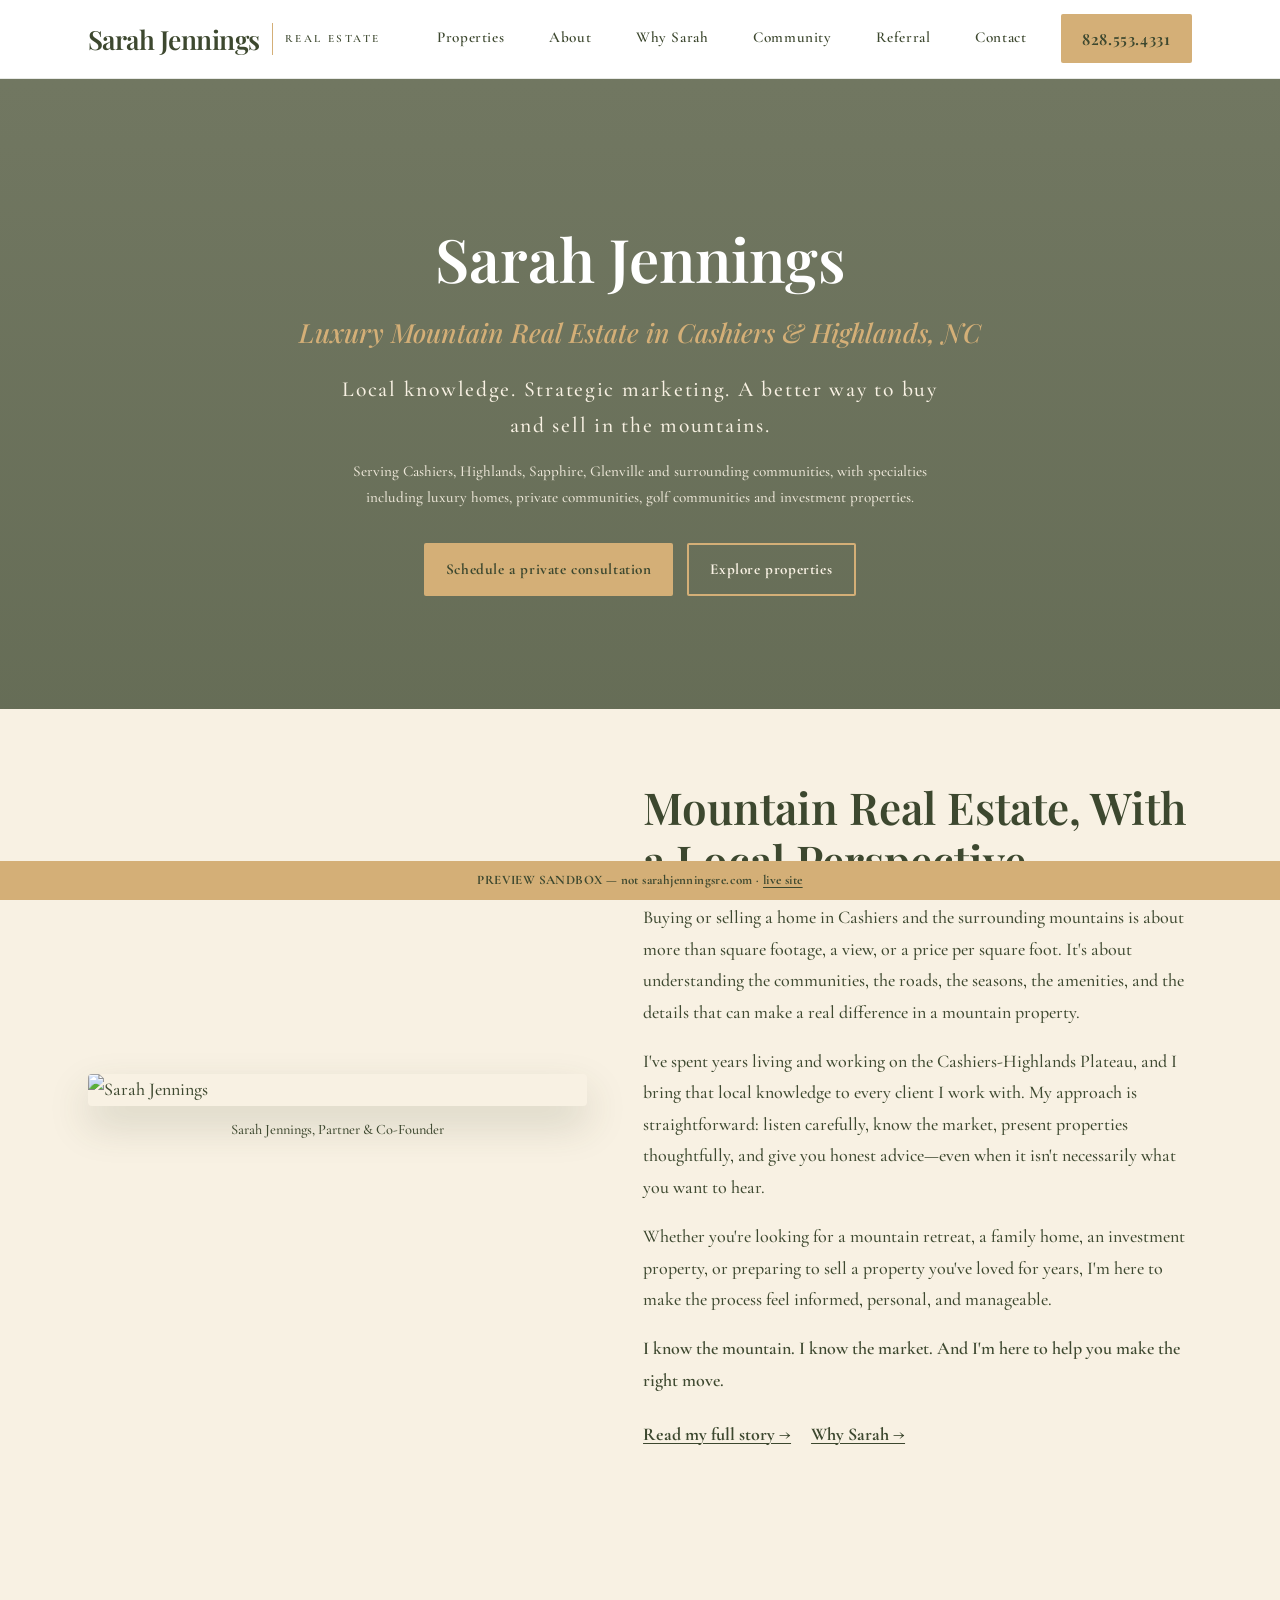
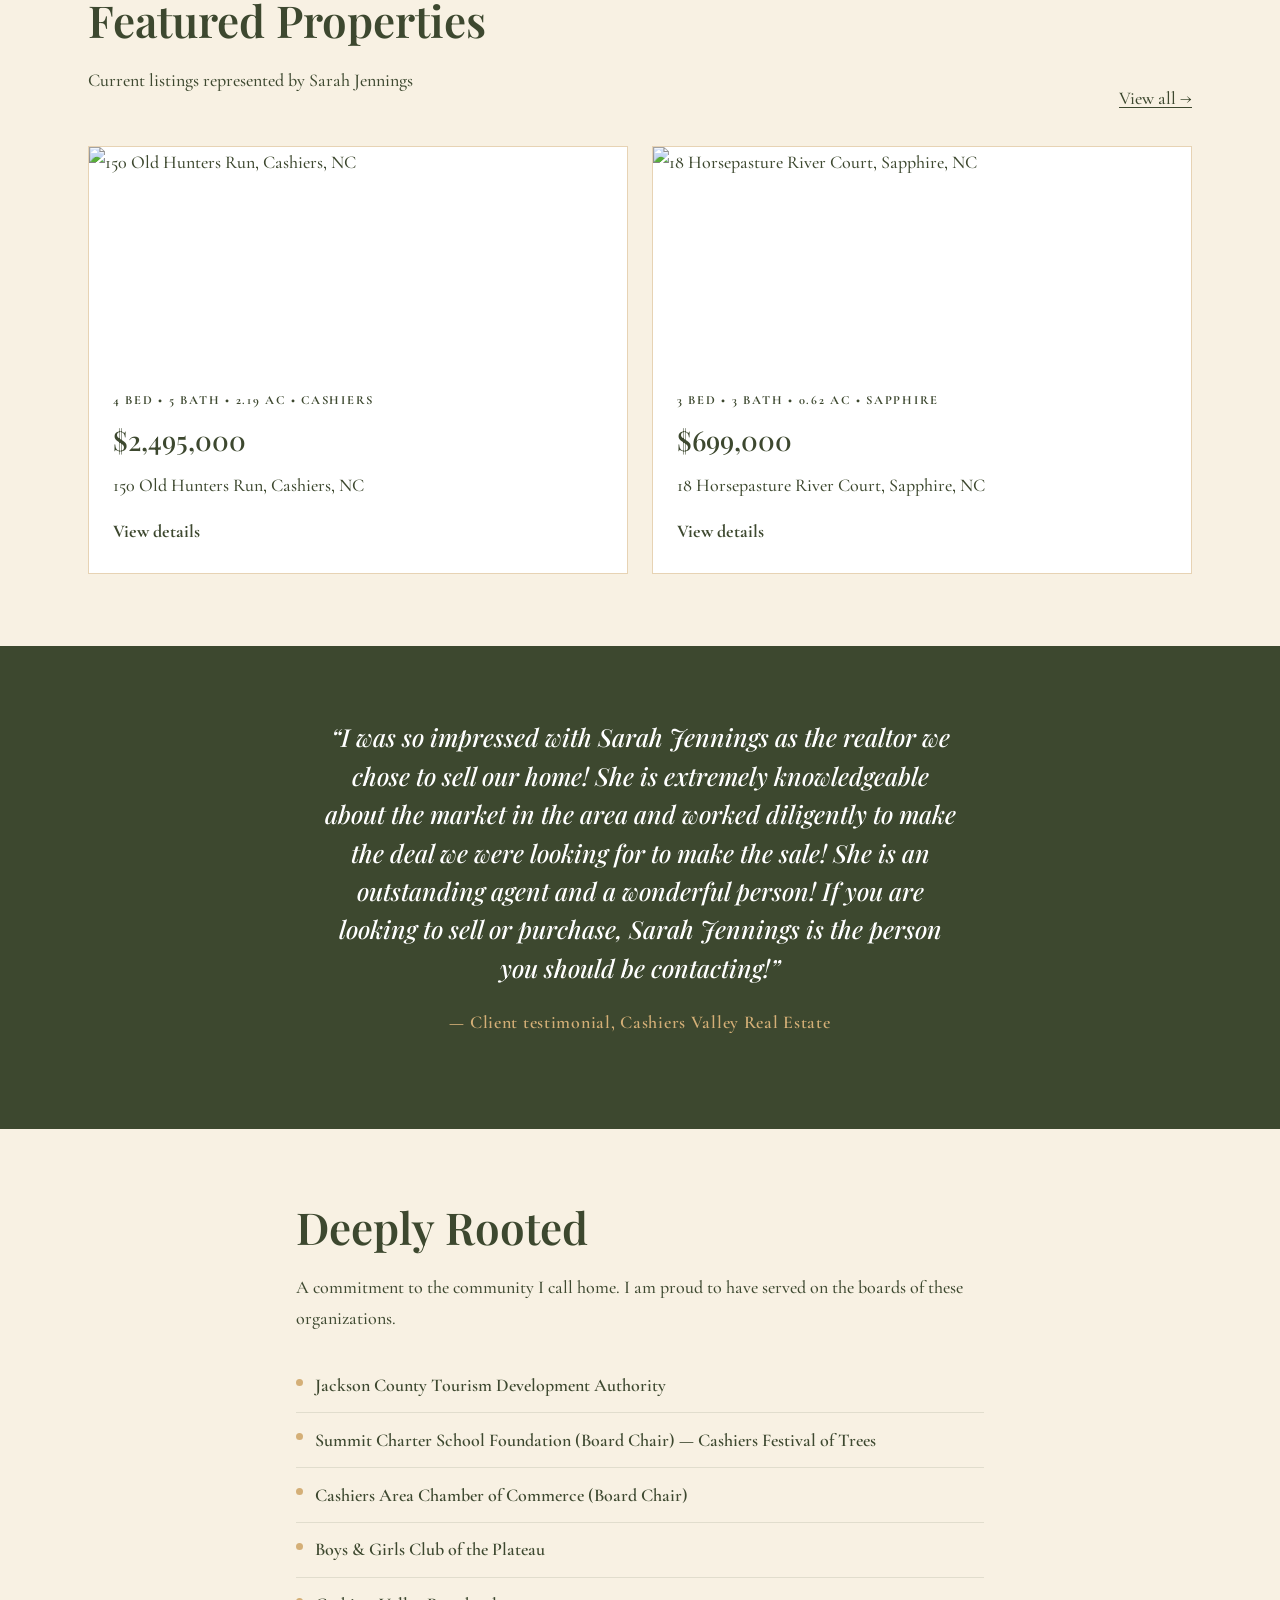
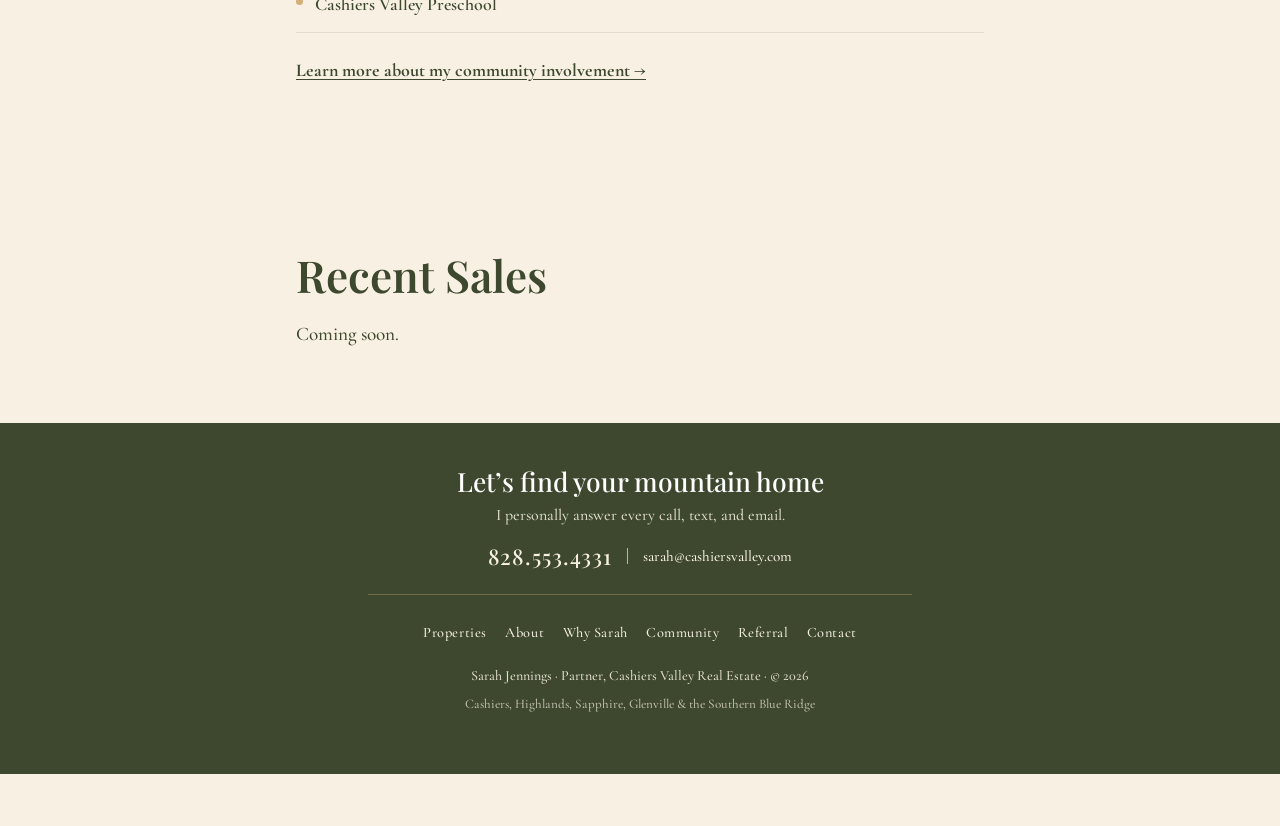
==== index.html @ b5a26852 "Trim Google Fonts request; add missing italic 500" ====
<!DOCTYPE html>
<html lang="en">
<head>
  <meta charset="UTF-8">
  <meta name="viewport" content="width=device-width, initial-scale=1.0, viewport-fit=cover">
  <meta name="description" content="Sarah Jennings, Partner at Cashiers Valley Real Estate. Luxury mountain real estate in Cashiers and Highlands, NC.">
  <meta name="robots" content="noindex, nofollow">
  <title>Sarah Jennings • Luxury Mountain Real Estate • Cashiers & Highlands, NC</title>
  <link rel="preconnect" href="https://fonts.googleapis.com">
  <link rel="preconnect" href="https://fonts.gstatic.com" crossorigin>
  <link href="https://fonts.googleapis.com/css2?family=Cormorant+Garamond:ital,wght@0,500;0,600;0,700;1,500&family=Playfair+Display:ital,wght@0,500;0,600;0,700;1,500&display=swap" rel="stylesheet">
  <link rel="stylesheet" href="css/site.css">
</head>
<body>
  <div class="sandbox-banner">PREVIEW SANDBOX — not sarahjenningsre.com · <a href="https://sarahjenningsre.com">live site</a></div>
  <nav class="site-nav">
    <div class="nav-inner">
      <a class="brand" href="index.html">
        <span class="site-name">Sarah Jennings</span>
        <span class="brand-rule" aria-hidden="true"></span>
        <span class="brand-mark">Real Estate</span>
      </a>
      <div class="nav-links">
        <a href="listings.html">Properties</a><a href="about.html">About</a><a href="why-sarah.html">Why Sarah</a><a href="community.html">Community</a><a href="referral.html">Referral</a><a href="contact.html">Contact</a>
      </div>
      <a class="btn btn-phone nav-phone" href="tel:8285534331">828.553.4331</a>
      <button class="hamburger" id="hamburger" aria-label="Open menu" aria-expanded="false">
        <span></span><span></span><span></span>
      </button>
    </div>
    <div class="mobile-menu" id="mobile-menu">
      <a href="listings.html">Properties</a><a href="about.html">About</a><a href="why-sarah.html">Why Sarah</a><a href="community.html">Community</a><a href="referral.html">Referral</a><a href="contact.html">Contact</a>
      <a class="btn btn-phone" href="tel:8285534331">828.553.4331</a>
    </div>
  </nav>
  
  <header class="hero">
    <div>
      <h1>Sarah Jennings</h1>
      <p class="hero-tag">Luxury Mountain Real Estate in Cashiers & Highlands, NC</p>
      <p class="hero-sub">Local knowledge. Strategic marketing. A better way to buy and sell in the mountains.</p>
      <p class="hero-service">Serving Cashiers, Highlands, Sapphire, Glenville and surrounding communities, with specialties including luxury homes, private communities, golf communities and investment properties.</p>
      <div class="hero-actions">
        <a class="btn btn-primary" href="contact.html">Schedule a private consultation</a>
        <a class="btn btn-secondary-dark" href="listings.html">Explore properties</a>
      </div>
    </div>
  </header>

  <section class="band-a">
    <div class="wrap split">
      <div>
        <img class="portrait" src="https://sarahjenningsre.com/assets/images/headshot/sarah-jennings.jpg" alt="Sarah Jennings">
        <p class="caption">Sarah Jennings, Partner & Co-Founder</p>
      </div>
      <div class="prose">
        <h2>Mountain Real Estate, With a Local Perspective</h2>
        <p>Buying or selling a home in Cashiers and the surrounding mountains is about more than square footage, a view, or a price per square foot. It's about understanding the communities, the roads, the seasons, the amenities, and the details that can make a real difference in a mountain property.</p>
        <p>I've spent years living and working on the Cashiers-Highlands Plateau, and I bring that local knowledge to every client I work with. My approach is straightforward: listen carefully, know the market, present properties thoughtfully, and give you honest advice—even when it isn't necessarily what you want to hear.</p>
        <p>Whether you're looking for a mountain retreat, a family home, an investment property, or preparing to sell a property you've loved for years, I'm here to make the process feel informed, personal, and manageable.</p>
        <p class="lede">I know the mountain. I know the market. And I'm here to help you make the right move.</p>
        <div class="inline-links">
          <a href="about.html">Read my full story →</a>
          <a href="why-sarah.html">Why Sarah →</a>
        </div>
      </div>
    </div>
  </section>

  <section class="band-a" style="padding-top:0">
    <div class="wrap">
      <div class="section-head">
        <div>
          <h2>Featured Properties</h2>
          <p>Current listings represented by Sarah Jennings</p>
        </div>
        <a href="https://cashiersvalley.com/listings/agent/sarah-jennings/" target="_blank" rel="noopener noreferrer">View all →</a>
      </div>
      <div class="cards two">
          <a class="card" href="https://cashiersvalley.com/listings/1001361" target="_blank" rel="noopener noreferrer">
            <img src="https://d1u39ah4l74ffy.cloudfront.net/img/OzASNyovLjUaMiU6Ym55fXB0c2I/1024/1/150-old-hunters-run-cashiers-nc-28717.webp" alt="150 Old Hunters Run, Cashiers, NC">
            <div class="card-body">
              <p class="card-meta">4 Bed • 5 Bath • 2.19 AC • Cashiers</p>
              <p class="card-price">$2,495,000</p>
              <p class="card-addr">150 Old Hunters Run, Cashiers, NC</p>
              <span class="card-cta">View details</span>
            </div>
          </a>
          <a class="card" href="https://cashiersvalley.com/listings/1003920" target="_blank" rel="noopener noreferrer">
            <img src="https://d1u39ah4l74ffy.cloudfront.net/img/OzASNyovLjUaMiU6Ym55fXJ-d2M/1024/1/18-horsepasture-river-court-sapphire-nc-28774.webp" alt="18 Horsepasture River Court, Sapphire, NC">
            <div class="card-body">
              <p class="card-meta">3 Bed • 3 Bath • 0.62 AC • Sapphire</p>
              <p class="card-price">$699,000</p>
              <p class="card-addr">18 Horsepasture River Court, Sapphire, NC</p>
              <span class="card-cta">View details</span>
            </div>
          </a>
        </div>
    </div>
  </section>

  <section class="band-b">
    <div class="wrap wrap-narrow center">
      <blockquote>“I was so impressed with Sarah Jennings as the realtor we chose to sell our home! She is extremely knowledgeable about the market in the area and worked diligently to make the deal we were looking for to make the sale! She is an outstanding agent and a wonderful person! If you are looking to sell or purchase, Sarah Jennings is the person you should be contacting!”</blockquote>
      <p class="quote-attr">— Client testimonial, Cashiers Valley Real Estate</p>
    </div>
  </section>

  <section class="band-a">
    <div class="wrap wrap-narrow">
      <h2>Deeply Rooted</h2>
      <p>A commitment to the community I call home. I am proud to have served on the boards of these organizations.</p>
      <ul class="org-list">
            <li><a href="https://www.discoverjacksonnc.com/tda-docs/" target="_blank" rel="noopener noreferrer">Jackson County Tourism Development Authority</a></li>
            <li><a href="https://www.summitschool.org/" target="_blank" rel="noopener noreferrer">Summit Charter School Foundation (Board Chair) — Cashiers Festival of Trees</a></li>
            <li><a href="https://www.cashiersareachamber.com/" target="_blank" rel="noopener noreferrer">Cashiers Area Chamber of Commerce (Board Chair)</a></li>
            <li><a href="https://www.bgcplateau.org/" target="_blank" rel="noopener noreferrer">Boys & Girls Club of the Plateau</a></li>
            <li><a href="https://cashiersvalleypreschool.com/" target="_blank" rel="noopener noreferrer">Cashiers Valley Preschool</a></li>
          </ul>
      <p class="inline-links"><a href="community.html">Learn more about my community involvement →</a></p>
    </div>
  </section>

  <section class="band-a" style="padding-top:0">
    <div class="wrap wrap-narrow">
      <h2>Recent Sales</h2>
      <p class="coming">Coming soon.</p>
    </div>
  </section>

  <footer class="site-footer">
    <div class="footer-cta">
      <h2>Let’s find your mountain home</h2>
      <p class="footer-note">I personally answer every call, text, and email.</p>
      <p class="footer-contact">
        <a class="cta-phone" href="tel:8285534331">828.553.4331</a>
        <span class="footer-sep" aria-hidden="true"></span>
        <a href="mailto:sarah@cashiersvalley.com">sarah@cashiersvalley.com</a>
      </p>
    </div>
    <nav class="footer-links" aria-label="Footer">
      <a href="listings.html">Properties</a>
      <a href="about.html">About</a>
      <a href="why-sarah.html">Why Sarah</a>
      <a href="community.html">Community</a>
      <a href="referral.html">Referral</a>
      <a href="contact.html">Contact</a>
    </nav>
    <p class="footer-legal">Sarah Jennings · Partner, Cashiers Valley Real Estate · © 2026</p>
    <p class="footer-serving">Cashiers, Highlands, Sapphire, Glenville & the Southern Blue Ridge</p>
  </footer>
  <script>
    const hamburger = document.getElementById("hamburger");
    const mobileMenu = document.getElementById("mobile-menu");
    hamburger.addEventListener("click", () => {
      const open = mobileMenu.classList.toggle("open");
      hamburger.setAttribute("aria-expanded", open ? "true" : "false");
    });
  </script>
</body>
</html>
---- css/site.css ----
/* Sarah Jennings preview — locked palette and type. Preview repo only. */
:root {
  --forest: #3d482f;
  --gold: #D4AF77;
  --cream: #F8F1E3;
  --white: #FFFFFF;
}

* { box-sizing: border-box; }

html, body {
  margin: 0;
  padding: 0;
}

body {
  font-family: "Cormorant Garamond", serif;
  font-weight: 500;
  font-size: 1.125rem;
  line-height: 1.75;
  color: var(--forest);
  background: var(--cream);
  -webkit-font-smoothing: antialiased;
  padding-bottom: 52px;
}

h1, h2, h3, .site-name {
  font-family: "Playfair Display", serif;
  font-weight: 600;
  color: var(--forest);
}

h1 { font-size: clamp(2.25rem, 5vw, 3.75rem); line-height: 1.15; margin: 0 0 1rem; }
h2 { font-size: clamp(1.85rem, 3.5vw, 2.75rem); line-height: 1.2; margin: 0 0 1rem; }
h3 { font-size: 1.5rem; margin: 0 0 0.5rem; }

a { color: var(--forest); text-decoration-thickness: 1px; text-underline-offset: 3px; }
a:hover { text-decoration: underline; text-decoration-color: var(--gold); }

img { max-width: 100%; display: block; }

/* Sandbox */
.sandbox-banner {
  position: fixed;
  bottom: 0; left: 0; right: 0;
  z-index: 100000;
  background: var(--gold);
  color: var(--forest);
  text-align: center;
  padding: 8px 16px;
  font-size: 13px;
  font-weight: 700;
  letter-spacing: 0.4px;
  font-family: "Cormorant Garamond", serif;
}
.sandbox-banner a { color: var(--forest); text-decoration: underline; }

/* Nav — Band C / cream-white. Never gold type on cream. */
.site-nav {
  position: sticky;
  top: 0;
  z-index: 50;
  background: var(--white);
  border-bottom: 1px solid rgba(61, 72, 47, 0.12);
}
.nav-inner {
  max-width: 72rem;
  margin: 0 auto;
  padding: 0.9rem 1.5rem;
  display: flex;
  align-items: center;
  justify-content: space-between;
  gap: 1rem;
}
.brand {
  display: flex;
  align-items: center;
  gap: 0.75rem;
  text-decoration: none;
}
.brand:hover { text-decoration: none; }
.site-name {
  font-size: 1.65rem;
  letter-spacing: -0.02em;
  color: var(--forest);
  line-height: 1;
}
.brand-rule {
  width: 1px;
  height: 2rem;
  background: var(--gold);
}
.brand-mark {
  font-family: "Cormorant Garamond", serif;
  font-size: 0.7rem;
  letter-spacing: 0.22em;
  text-transform: uppercase;
  color: var(--forest);
  font-weight: 600;
}
.nav-links {
  display: none;
  gap: 1.4rem;
  font-weight: 600;
  font-size: 0.95rem;
  letter-spacing: 0.04em;
}
.nav-links a {
  text-decoration: none;
  color: var(--forest);
  padding-bottom: 2px;
  border-bottom: 2px solid transparent;
  margin-left: 1.4rem;
}
.nav-links a:hover {
  text-decoration: none;
  border-bottom-color: var(--forest);
}
.nav-links a.is-current {
  border-bottom-color: var(--forest);
}

.btn {
  display: inline-flex;
  align-items: center;
  justify-content: center;
  min-height: 44px;
  padding: 0.7rem 1.35rem;
  font-family: "Cormorant Garamond", serif;
  font-weight: 700;
  font-size: 0.95rem;
  letter-spacing: 0.04em;
  text-decoration: none;
  cursor: pointer;
  border-radius: 2px;
  transition: opacity 0.15s ease;
}
.btn:hover { opacity: 0.9; text-decoration: none; }

.btn-primary {
  background: var(--gold);
  color: var(--forest);
  border: none;
}
.btn-secondary-light {
  background: var(--white);
  color: var(--forest);
  border: 2px solid var(--forest);
}
.btn-secondary-dark {
  background: transparent;
  color: var(--cream);
  border: 2px solid var(--gold);
}
.btn-phone {
  background: var(--gold);
  color: var(--forest);
  border: none;
  font-family: "Playfair Display", serif;
  font-weight: 600;
}

.hamburger {
  display: flex;
  flex-direction: column;
  gap: 5px;
  background: none;
  border: none;
  cursor: pointer;
  padding: 8px;
  min-height: 44px;
  min-width: 44px;
  justify-content: center;
}
.hamburger span {
  display: block;
  width: 22px;
  height: 2px;
  background: var(--forest);
}

.mobile-menu {
  display: none;
  flex-direction: column;
  padding: 0.5rem 1.5rem 1.25rem;
  background: var(--white);
  border-top: 1px solid rgba(61, 72, 47, 0.12);
}
.mobile-menu.open { display: flex; }
.mobile-menu a {
  padding: 0.7rem 0;
  font-weight: 600;
  text-decoration: none;
  color: var(--forest);
  min-height: 44px;
  display: flex;
  align-items: center;
}
.mobile-menu a.is-current { text-decoration: underline; }

@media (min-width: 900px) {
  .nav-links { display: flex; }
  .hamburger { display: none; }
  .nav-phone { display: inline-flex !important; }
  .mobile-menu { display: none !important; }
}
.nav-phone { display: none; }

/* Bands */
.band-a { background: var(--cream); color: var(--forest); }
.band-b { background: var(--forest); color: var(--cream); }
.band-b h1, .band-b h2, .band-b h3 { color: var(--white); }
.band-b a { color: var(--cream); }
.band-b a:hover { text-decoration-color: var(--gold); }

.wrap {
  max-width: 72rem;
  margin: 0 auto;
  padding: 4.5rem 1.5rem;
}
.wrap-narrow { max-width: 46rem; }

.hero {
  background:
    linear-gradient(rgba(61, 72, 47, 0.72), rgba(61, 72, 47, 0.78)),
    url("https://sarahjenningsre.com/assets/images/hero/hero-main.jpg") center/cover no-repeat;
  min-height: 70dvh;
  display: flex;
  align-items: center;
  justify-content: center;
  text-align: center;
  color: var(--cream);
  padding: 6rem 1.5rem 4rem;
}
.hero h1 { color: var(--white); }
.hero-tag {
  font-family: "Playfair Display", serif;
  font-style: italic;
  font-weight: 500;
  color: var(--gold);
  font-size: clamp(1.15rem, 2.4vw, 1.65rem);
  margin: 0 0 1rem;
}
.hero-sub {
  font-family: "Cormorant Garamond", serif;
  color: var(--cream);
  font-size: clamp(1.05rem, 2vw, 1.35rem);
  letter-spacing: 0.08em;
  max-width: 38rem;
  margin: 0 auto 0.85rem;
  line-height: 1.7;
}
.hero-service {
  font-size: 0.95rem;
  color: var(--cream);
  max-width: 36rem;
  margin: 0 auto 2rem;
  opacity: 0.92;
}
.hero-actions { display: flex; flex-wrap: wrap; gap: 0.85rem; justify-content: center; }

.split {
  display: grid;
  gap: 2.5rem;
  align-items: center;
}
@media (min-width: 800px) {
  .split { grid-template-columns: 1fr 1.1fr; gap: 3.5rem; }
}
.portrait {
  width: 100%;
  border-radius: 4px;
  box-shadow: 0 18px 40px rgba(61, 72, 47, 0.18);
}
.caption {
  font-size: 0.9rem;
  margin-top: 0.7rem;
  text-align: center;
}

.prose p { margin: 0 0 1.1rem; }
.prose p:last-child { margin-bottom: 0; }
.lede { font-weight: 600; }

.inline-links { display: flex; flex-wrap: wrap; gap: 1.25rem; margin-top: 1.4rem; }
.inline-links a { font-weight: 700; }

/* Cards */
.cards {
  display: grid;
  gap: 1.5rem;
}
@media (min-width: 720px) {
  .cards.two { grid-template-columns: 1fr 1fr; }
}
.card {
  background: var(--white);
  color: var(--forest);
  border: 1px solid rgba(212, 175, 119, 0.55);
  overflow: hidden;
  display: flex;
  flex-direction: column;
  text-decoration: none;
}
.card:hover { text-decoration: none; opacity: 0.96; }
.card img { width: 100%; height: 220px; object-fit: cover; }
.card-body { padding: 1.4rem 1.5rem 1.6rem; }
.card-meta {
  font-size: 0.78rem;
  letter-spacing: 0.14em;
  text-transform: uppercase;
  font-weight: 700;
  margin: 0 0 0.35rem;
}
.card-price { font-family: "Playfair Display", serif; font-size: 1.7rem; margin: 0 0 0.35rem; }
.card-addr { margin: 0 0 0.9rem; }
.card-cta { font-weight: 700; }

.section-head {
  display: flex;
  justify-content: space-between;
  align-items: flex-end;
  gap: 1rem;
  margin-bottom: 2rem;
  flex-wrap: wrap;
}

blockquote {
  font-family: "Playfair Display", serif;
  font-style: italic;
  font-size: clamp(1.2rem, 2.2vw, 1.55rem);
  line-height: 1.55;
  color: var(--white);
  margin: 0 auto 1.25rem;
  max-width: 40rem;
}
.quote-attr { color: var(--gold); font-weight: 600; letter-spacing: 0.04em; }

.org-list {
  list-style: none;
  padding: 0;
  margin: 1.5rem 0 0;
}
.org-list li {
  display: flex;
  gap: 0.75rem;
  padding: 0.7rem 0;
  border-bottom: 1px solid rgba(61, 72, 47, 0.12);
  align-items: flex-start;
}
.org-list li::before {
  content: "";
  width: 7px;
  height: 7px;
  margin-top: 0.55rem;
  background: var(--gold);
  border-radius: 50%;
  flex-shrink: 0;
}
.org-list a { font-weight: 600; text-decoration: none; }
.org-list a:hover { text-decoration: underline; text-decoration-color: var(--gold); }

.why-grid {
  display: grid;
  gap: 1.75rem;
}
@media (min-width: 800px) {
  .why-grid { grid-template-columns: 1fr 1fr; }
}
.why-item {
  background: var(--white);
  padding: 1.6rem 1.7rem;
  border-top: 3px solid var(--gold);
}

.facts { display: grid; gap: 1rem; margin: 2rem 0; }
@media (min-width: 700px) {
  .facts { grid-template-columns: repeat(3, 1fr); }
}
.fact {
  background: var(--white);
  padding: 1.4rem;
  border-top: 3px solid var(--gold);
}
.steps { counter-reset: step; margin: 1.5rem 0 0; padding: 0; list-style: none; }
.steps li {
  counter-increment: step;
  padding: 1rem 0 1rem 3.2rem;
  position: relative;
  border-bottom: 1px solid rgba(61, 72, 47, 0.12);
}
.steps li::before {
  content: counter(step);
  position: absolute;
  left: 0; top: 1rem;
  width: 2.1rem; height: 2.1rem;
  background: var(--gold);
  color: var(--forest);
  display: flex;
  align-items: center;
  justify-content: center;
  font-weight: 700;
  font-family: "Playfair Display", serif;
}

.faq { margin-top: 2rem; }
.faq h3 { margin-top: 1.2rem; }

.coming {
  font-size: 1.2rem;
  margin: 0;
}

.cta-phone {
  font-family: "Playfair Display", serif;
  font-size: 1.35rem;
  color: var(--cream);
  text-decoration: none;
  letter-spacing: 0.04em;
  display: inline-block;
  line-height: 1.3;
}
.cta-phone-light {
  font-family: "Playfair Display", serif;
  font-size: clamp(1.8rem, 4vw, 2.8rem);
  color: var(--forest);
  text-decoration: none;
  letter-spacing: 0.06em;
  display: inline-block;
  min-height: 44px;
}
.cta-phone:hover, .cta-phone-light:hover { text-decoration: underline; text-decoration-color: var(--gold); }

.site-footer {
  background: var(--forest);
  color: var(--cream);
  text-align: center;
  padding: 2.6rem 1.5rem 3.6rem;
  font-size: 0.95rem;
}
.site-footer a { color: var(--cream); text-decoration: none; }
.site-footer a:hover { text-decoration: underline; text-decoration-color: var(--gold); }

.footer-cta {
  max-width: 34rem;
  margin: 0 auto 1.6rem;
  padding-bottom: 1.5rem;
  border-bottom: 1px solid rgba(212, 175, 119, 0.35);
}
.footer-cta h2 {
  color: var(--white);
  font-size: clamp(1.3rem, 2.2vw, 1.65rem);
  font-weight: 500;
  line-height: 1.25;
  margin: 0 0 0.35rem;
}
.footer-note {
  margin: 0 0 0.9rem;
  color: var(--cream);
  opacity: 0.86;
  font-size: 1rem;
  line-height: 1.5;
}
.footer-contact {
  display: flex;
  flex-wrap: wrap;
  gap: 0.25rem 0.95rem;
  justify-content: center;
  align-items: center;
  margin: 0;
}
.footer-sep {
  width: 1px;
  height: 1rem;
  background: var(--gold);
  display: none;
}
@media (min-width: 560px) {
  .footer-sep { display: block; }
}
.footer-links {
  display: flex;
  flex-wrap: wrap;
  gap: 0.4rem 1.15rem;
  justify-content: center;
  margin: 0 0 1.15rem;
  font-size: 0.9rem;
  letter-spacing: 0.04em;
}
.footer-legal {
  margin: 0 0 0.3rem;
  font-size: 0.88rem;
  opacity: 0.9;
}
.footer-serving {
  margin: 0;
  font-size: 0.82rem;
  opacity: 0.7;
}

.center { text-align: center; }
.eyebrow {
  font-family: "Cormorant Garamond", serif;
  letter-spacing: 0.2em;
  text-transform: uppercase;
  font-size: 0.8rem;
  font-weight: 700;
  color: var(--forest);
  margin: 0 0 0.6rem;
}
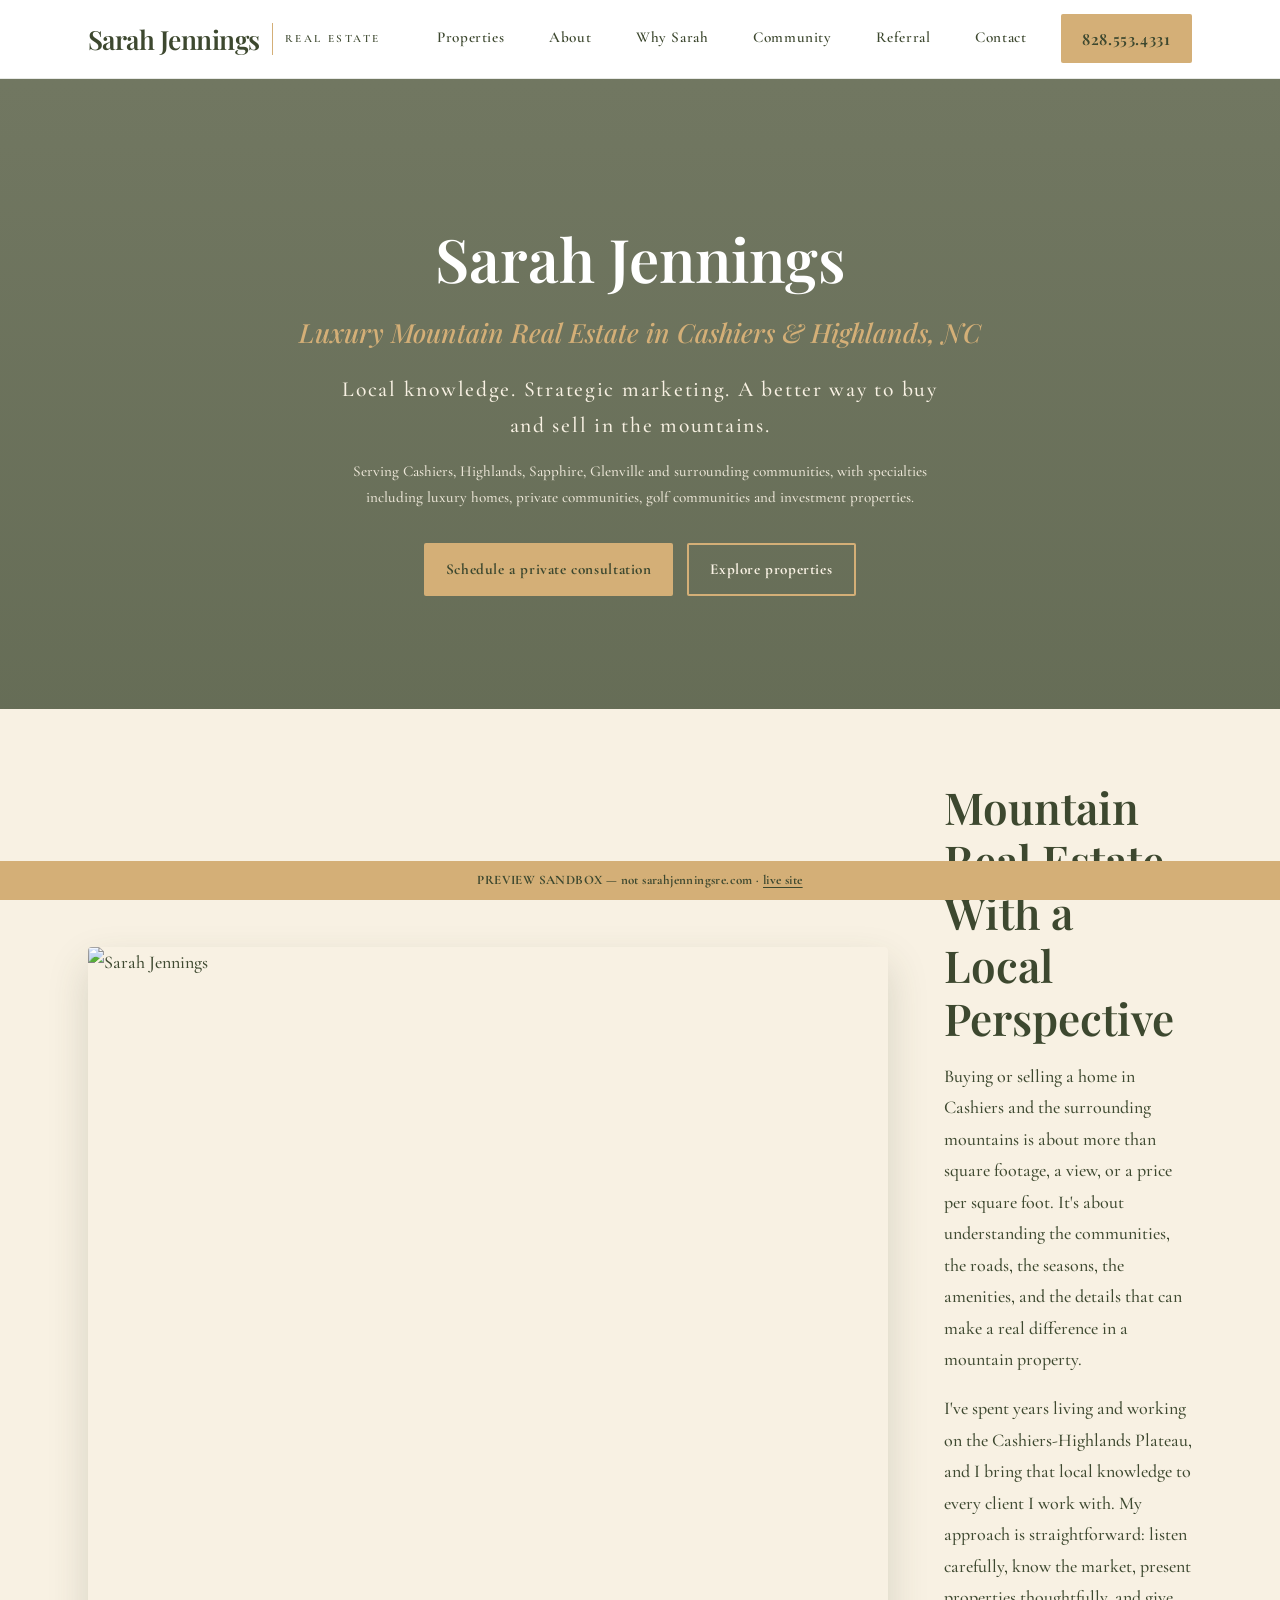
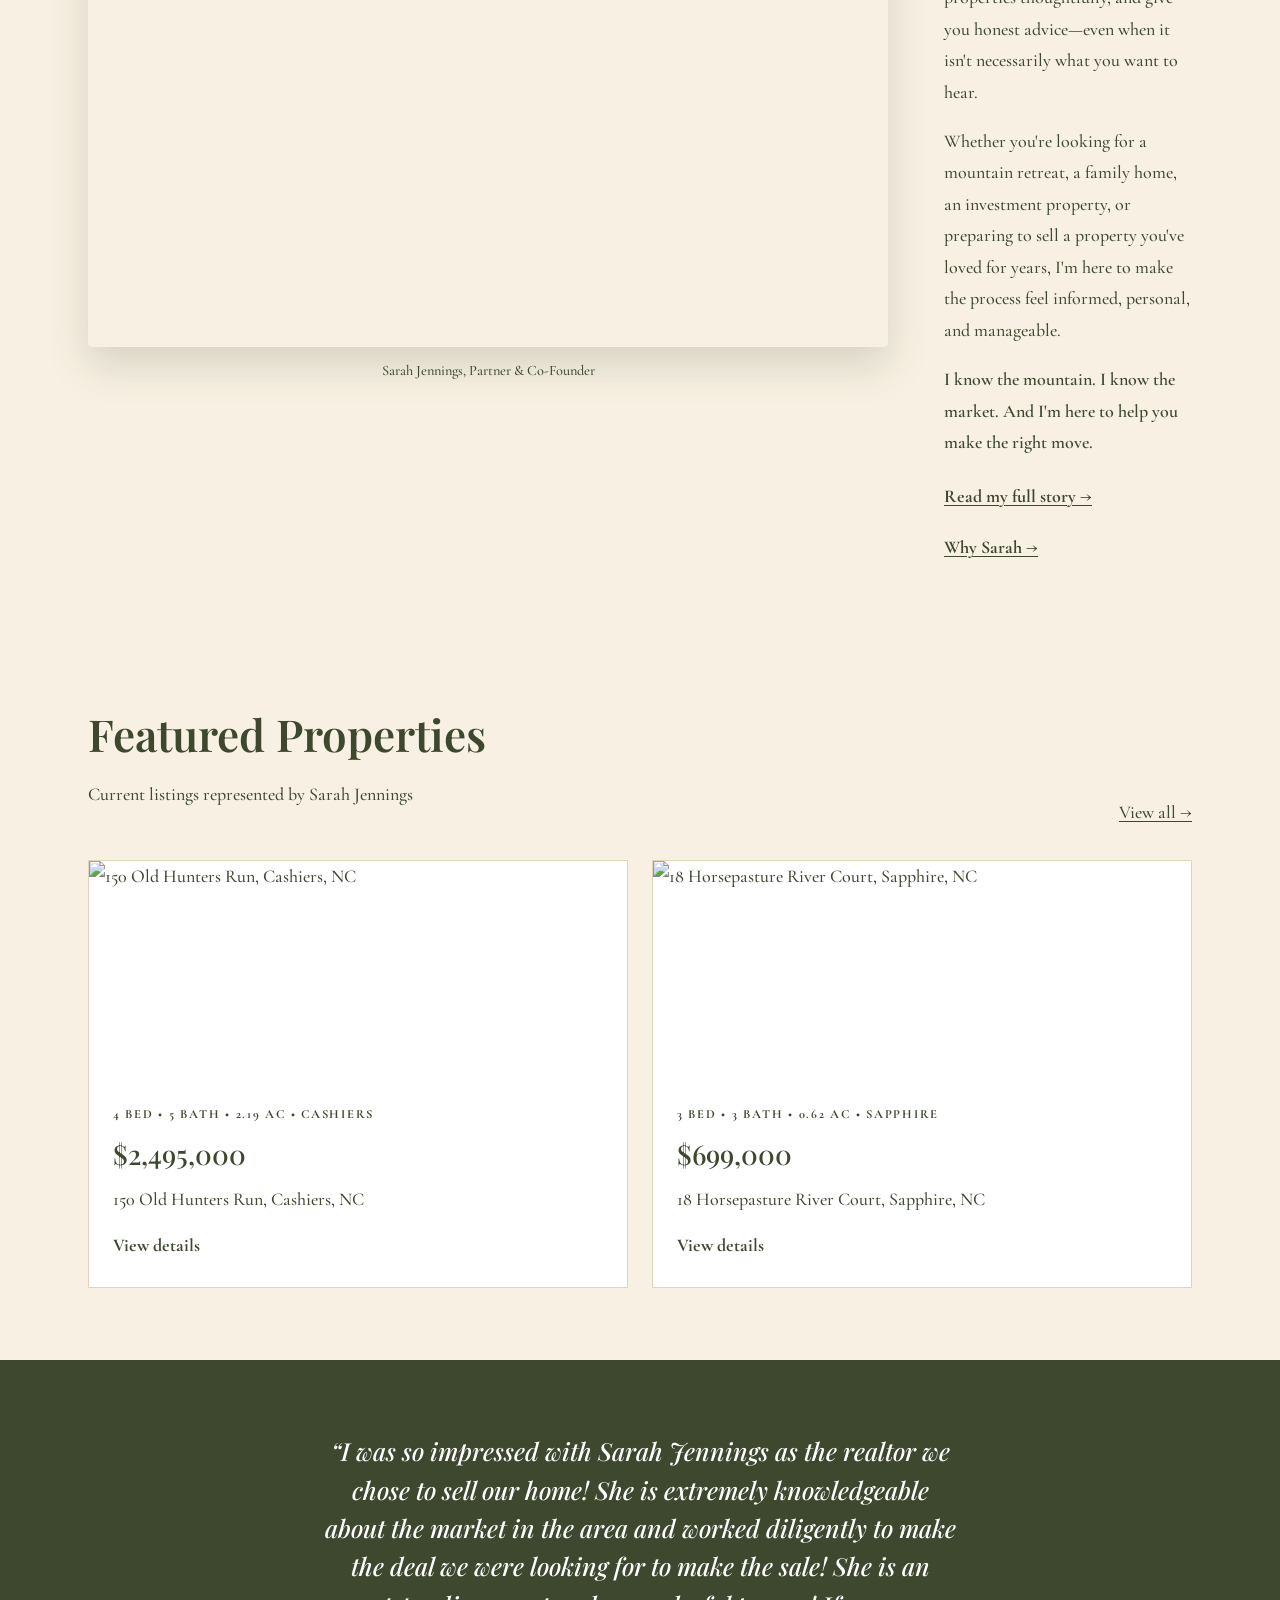
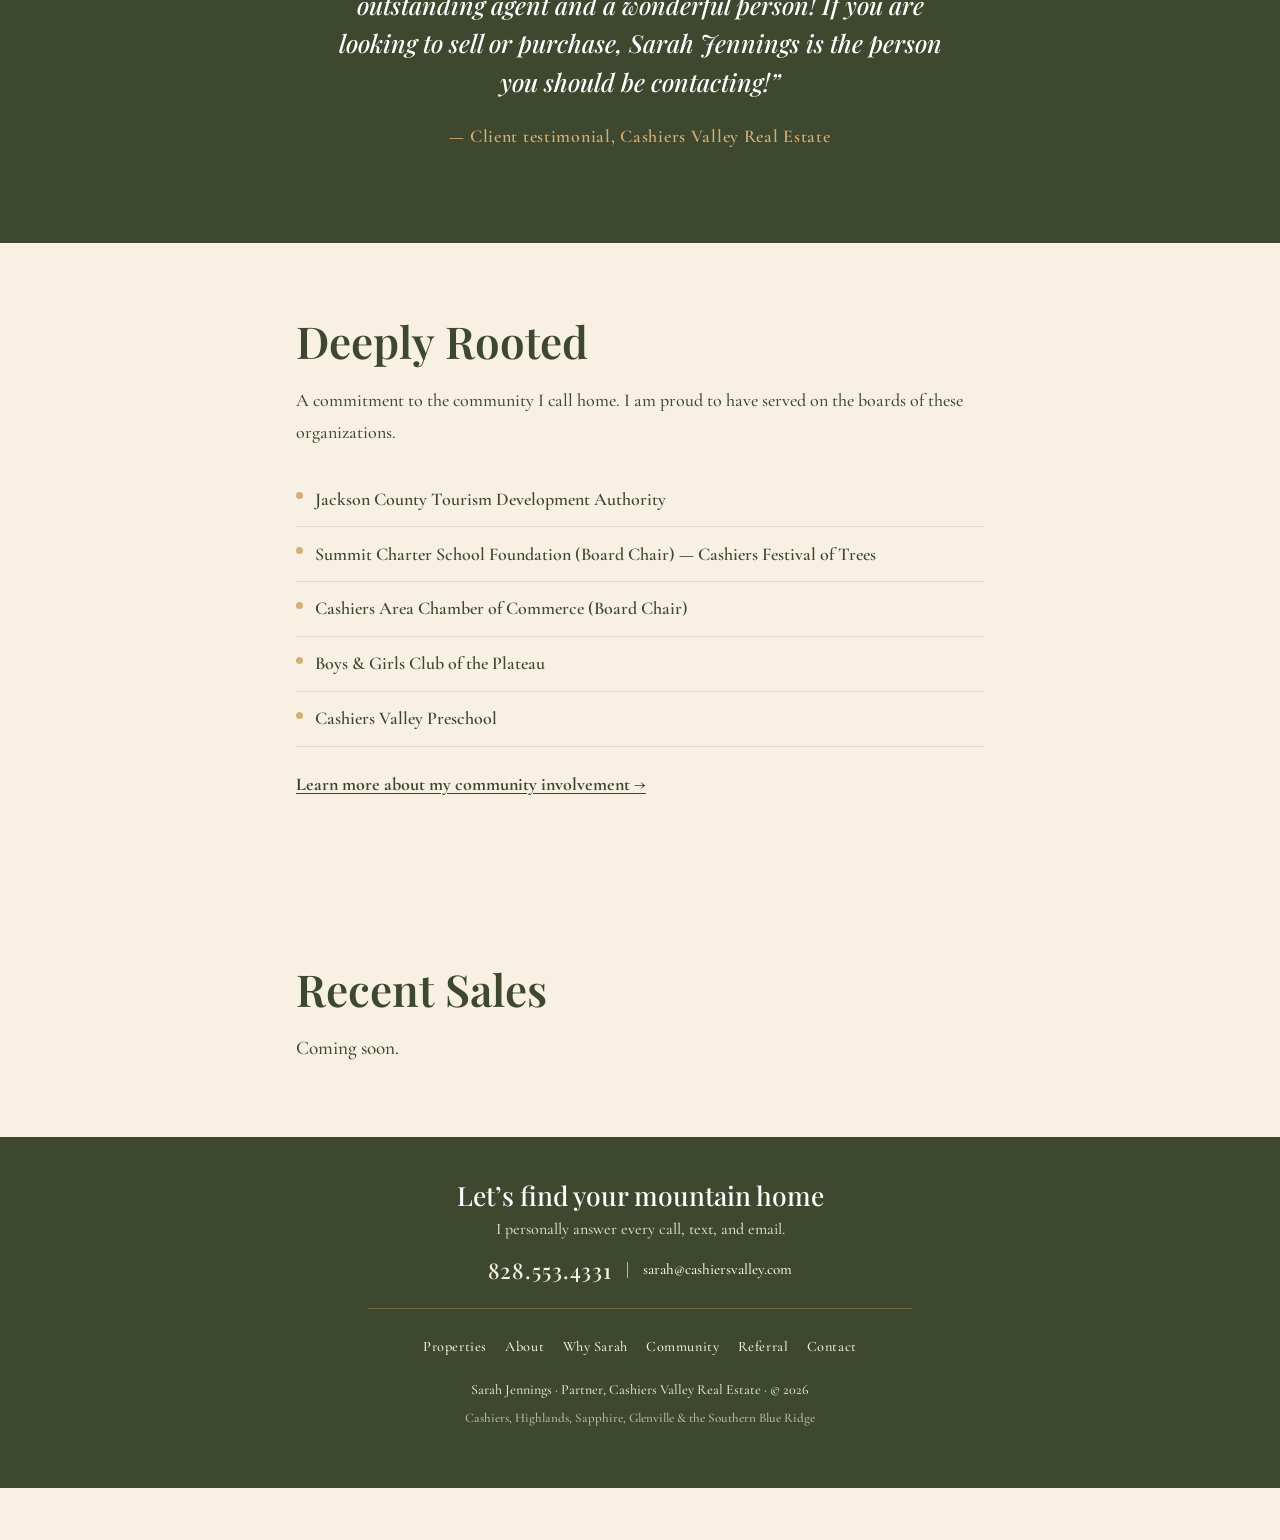
==== commit 02d86126: "Add width/height + lazy loading to all images" ====
--- a/index.html
+++ b/index.html
@@ -50,7 +50,7 @@
   <section class="band-a">
     <div class="wrap split">
       <div>
-        <img class="portrait" src="https://sarahjenningsre.com/assets/images/headshot/sarah-jennings.jpg" alt="Sarah Jennings">
+        <img class="portrait" src="https://sarahjenningsre.com/assets/images/headshot/sarah-jennings.jpg" alt="Sarah Jennings" width="800" height="1000" loading="lazy" decoding="async">
         <p class="caption">Sarah Jennings, Partner & Co-Founder</p>
       </div>
       <div class="prose">
@@ -78,7 +78,7 @@
       </div>
       <div class="cards two">
           <a class="card" href="https://cashiersvalley.com/listings/1001361" target="_blank" rel="noopener noreferrer">
-            <img src="https://d1u39ah4l74ffy.cloudfront.net/img/OzASNyovLjUaMiU6Ym55fXB0c2I/1024/1/150-old-hunters-run-cashiers-nc-28717.webp" alt="150 Old Hunters Run, Cashiers, NC">
+            <img src="https://d1u39ah4l74ffy.cloudfront.net/img/OzASNyovLjUaMiU6Ym55fXB0c2I/1024/1/150-old-hunters-run-cashiers-nc-28717.webp" alt="150 Old Hunters Run, Cashiers, NC" width="1024" height="683" loading="lazy" decoding="async">
             <div class="card-body">
               <p class="card-meta">4 Bed • 5 Bath • 2.19 AC • Cashiers</p>
               <p class="card-price">$2,495,000</p>
@@ -87,7 +87,7 @@
             </div>
           </a>
           <a class="card" href="https://cashiersvalley.com/listings/1003920" target="_blank" rel="noopener noreferrer">
-            <img src="https://d1u39ah4l74ffy.cloudfront.net/img/OzASNyovLjUaMiU6Ym55fXJ-d2M/1024/1/18-horsepasture-river-court-sapphire-nc-28774.webp" alt="18 Horsepasture River Court, Sapphire, NC">
+            <img src="https://d1u39ah4l74ffy.cloudfront.net/img/OzASNyovLjUaMiU6Ym55fXJ-d2M/1024/1/18-horsepasture-river-court-sapphire-nc-28774.webp" alt="18 Horsepasture River Court, Sapphire, NC" width="1024" height="683" loading="lazy" decoding="async">
             <div class="card-body">
               <p class="card-meta">3 Bed • 3 Bath • 0.62 AC • Sapphire</p>
               <p class="card-price">$699,000</p>
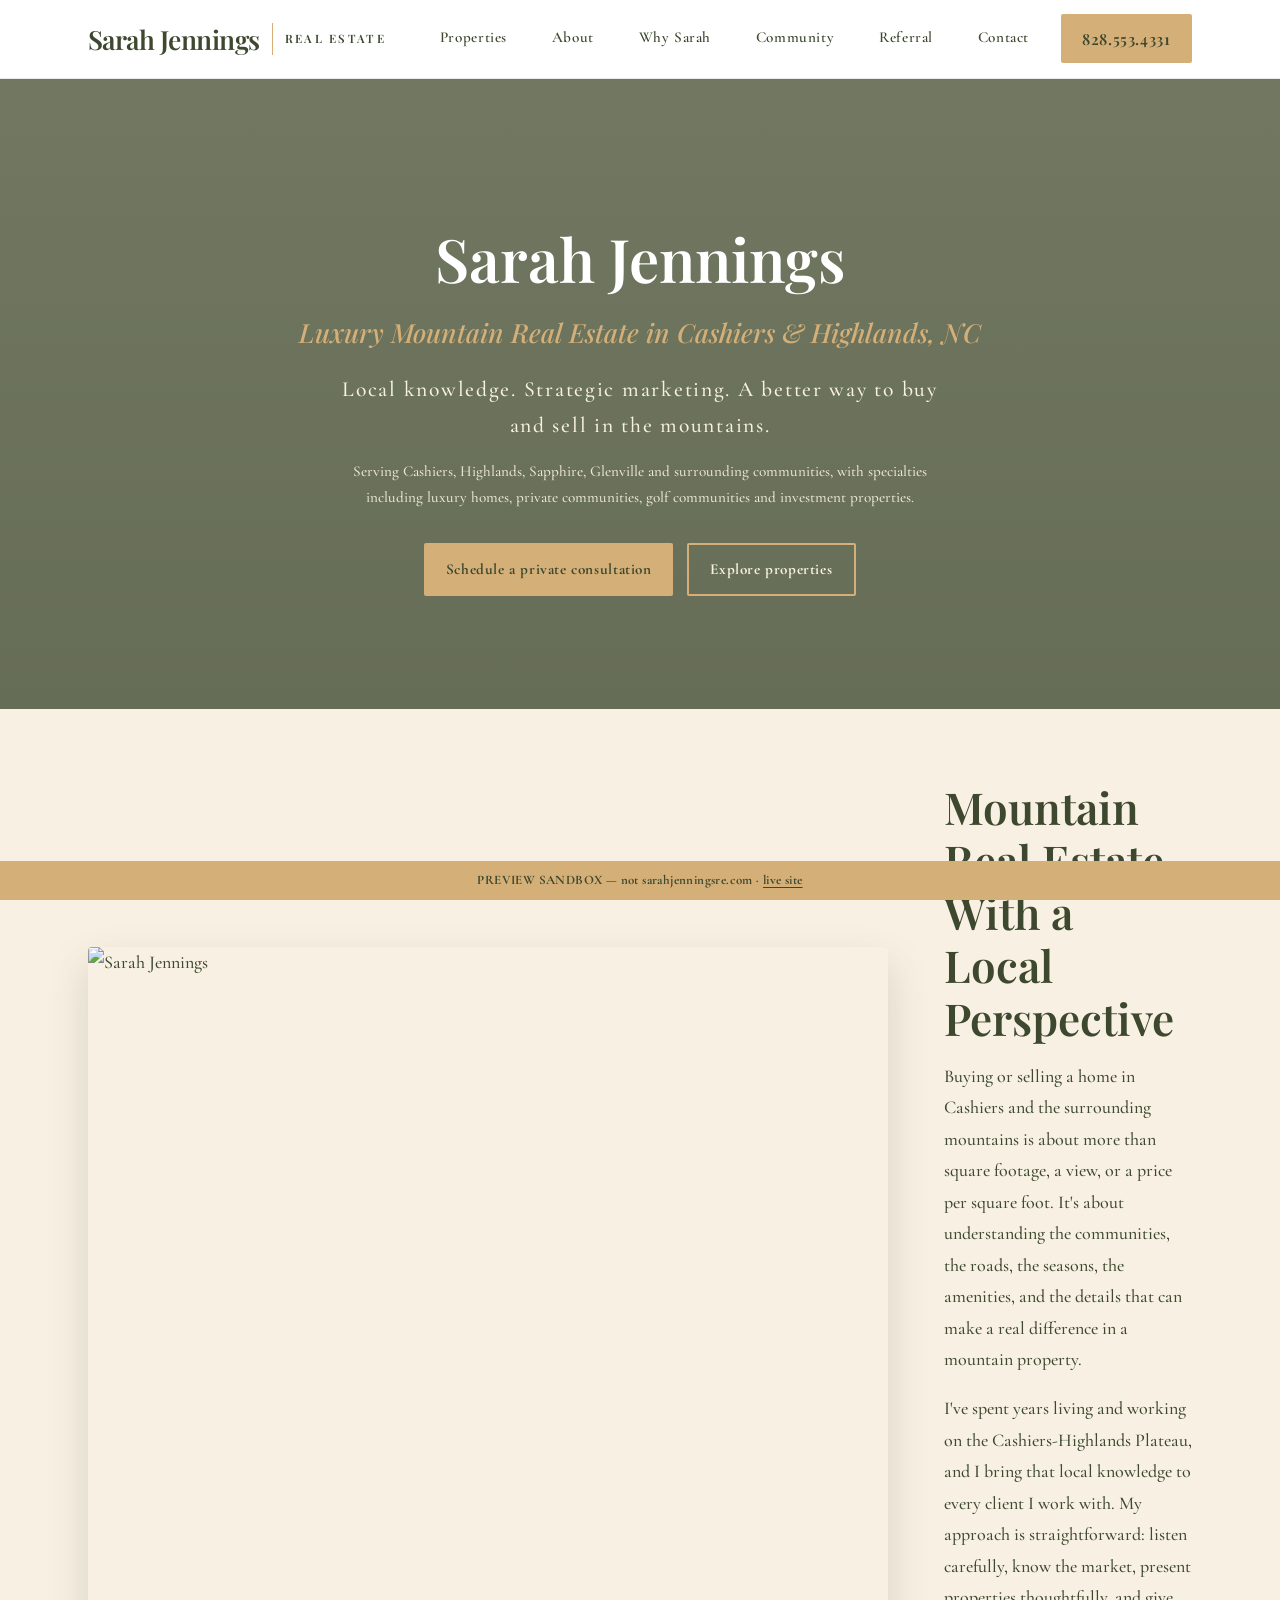
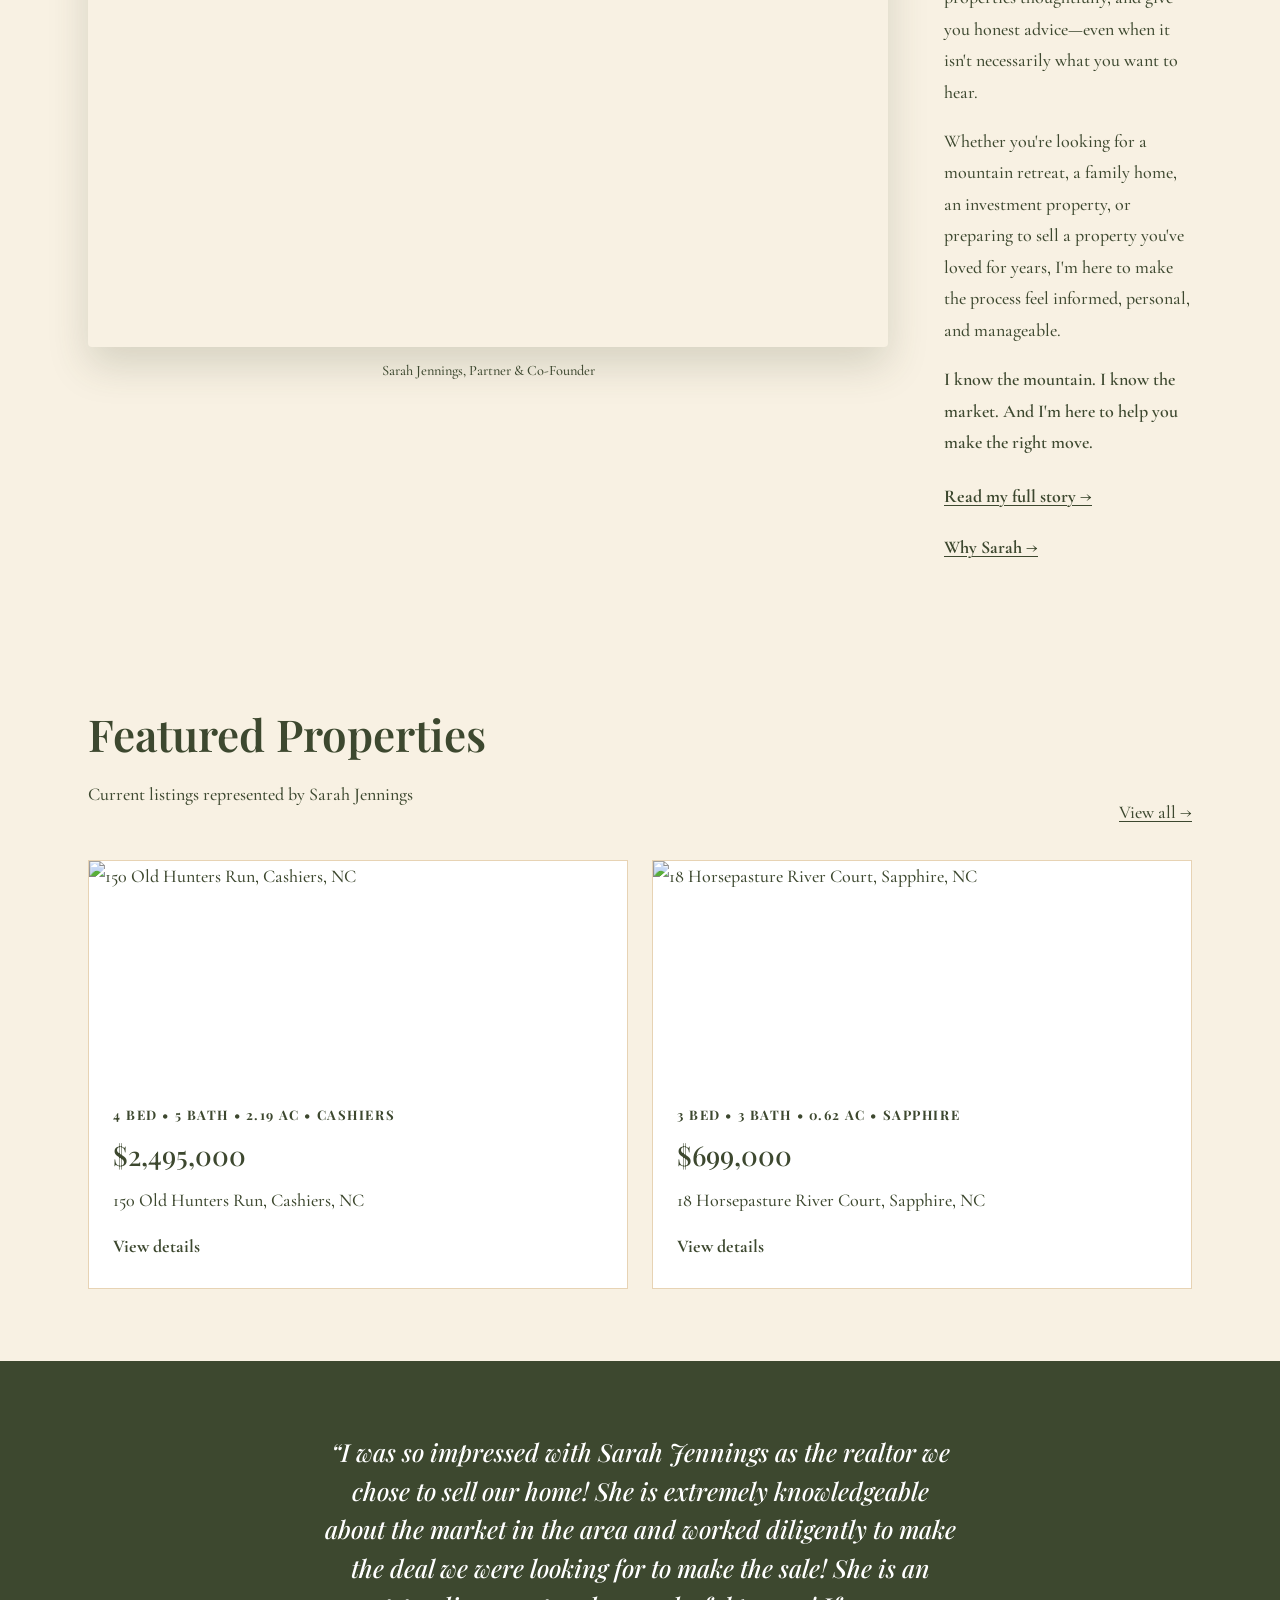
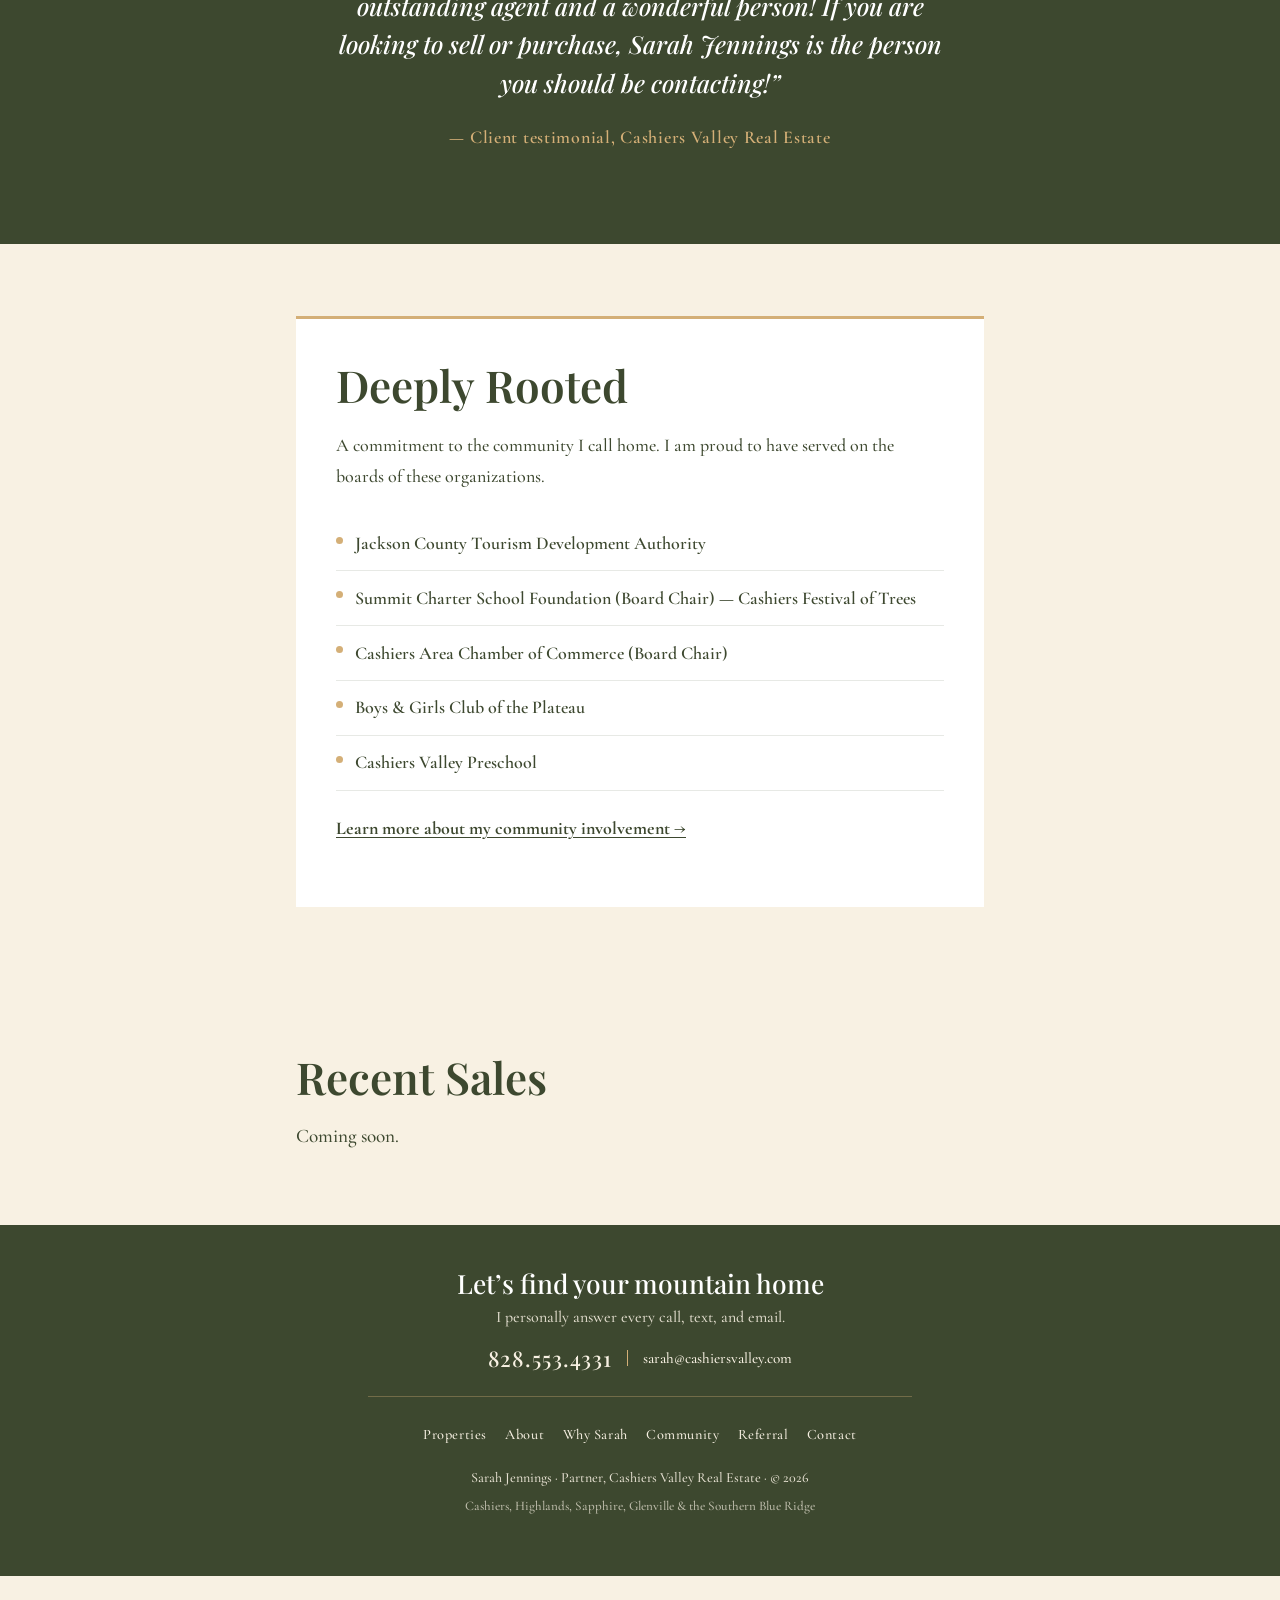
==== commit 918e06e3: "Wrap Deeply Rooted section in a white panel for visual rhythm" ====
--- a/index.html
+++ b/index.html
@@ -8,6 +8,8 @@
   <title>Sarah Jennings • Luxury Mountain Real Estate • Cashiers & Highlands, NC</title>
   <link rel="preconnect" href="https://fonts.googleapis.com">
   <link rel="preconnect" href="https://fonts.gstatic.com" crossorigin>
+  <link rel="preconnect" href="https://sarahjenningsre.com">
+  <link rel="preconnect" href="https://d1u39ah4l74ffy.cloudfront.net" crossorigin>
   <link href="https://fonts.googleapis.com/css2?family=Cormorant+Garamond:ital,wght@0,500;0,600;0,700;1,500&family=Playfair+Display:ital,wght@0,500;0,600;0,700;1,500&display=swap" rel="stylesheet">
   <link rel="stylesheet" href="css/site.css">
 </head>
@@ -108,16 +110,18 @@
 
   <section class="band-a">
     <div class="wrap wrap-narrow">
-      <h2>Deeply Rooted</h2>
-      <p>A commitment to the community I call home. I am proud to have served on the boards of these organizations.</p>
-      <ul class="org-list">
-            <li><a href="https://www.discoverjacksonnc.com/tda-docs/" target="_blank" rel="noopener noreferrer">Jackson County Tourism Development Authority</a></li>
-            <li><a href="https://www.summitschool.org/" target="_blank" rel="noopener noreferrer">Summit Charter School Foundation (Board Chair) — Cashiers Festival of Trees</a></li>
-            <li><a href="https://www.cashiersareachamber.com/" target="_blank" rel="noopener noreferrer">Cashiers Area Chamber of Commerce (Board Chair)</a></li>
-            <li><a href="https://www.bgcplateau.org/" target="_blank" rel="noopener noreferrer">Boys & Girls Club of the Plateau</a></li>
-            <li><a href="https://cashiersvalleypreschool.com/" target="_blank" rel="noopener noreferrer">Cashiers Valley Preschool</a></li>
-          </ul>
-      <p class="inline-links"><a href="community.html">Learn more about my community involvement →</a></p>
+      <div class="panel-white">
+        <h2>Deeply Rooted</h2>
+        <p>A commitment to the community I call home. I am proud to have served on the boards of these organizations.</p>
+        <ul class="org-list">
+              <li><a href="https://www.discoverjacksonnc.com/tda-docs/" target="_blank" rel="noopener noreferrer">Jackson County Tourism Development Authority</a></li>
+              <li><a href="https://www.summitschool.org/" target="_blank" rel="noopener noreferrer">Summit Charter School Foundation (Board Chair) — Cashiers Festival of Trees</a></li>
+              <li><a href="https://www.cashiersareachamber.com/" target="_blank" rel="noopener noreferrer">Cashiers Area Chamber of Commerce (Board Chair)</a></li>
+              <li><a href="https://www.bgcplateau.org/" target="_blank" rel="noopener noreferrer">Boys & Girls Club of the Plateau</a></li>
+              <li><a href="https://cashiersvalleypreschool.com/" target="_blank" rel="noopener noreferrer">Cashiers Valley Preschool</a></li>
+            </ul>
+        <p class="inline-links"><a href="community.html">Learn more about my community involvement →</a></p>
+      </div>
     </div>
   </section>
 
--- a/css/site.css
+++ b/css/site.css
@@ -91,9 +91,9 @@
   background: var(--gold);
 }
 .brand-mark {
-  font-family: "Cormorant Garamond", serif;
-  font-size: 0.7rem;
-  letter-spacing: 0.22em;
+  font-family: "Playfair Display", serif;
+  font-size: 0.72rem;
+  letter-spacing: 0.2em;
   text-transform: uppercase;
   color: var(--forest);
   font-weight: 600;
@@ -222,8 +222,8 @@
 
 .hero {
   background:
-    linear-gradient(rgba(61, 72, 47, 0.72), rgba(61, 72, 47, 0.78)),
-    url("https://sarahjenningsre.com/assets/images/hero/hero-main.jpg") center/cover no-repeat;
+    linear-gradient(rgba(61, 72, 47, 0.78), rgba(61, 72, 47, 0.82)),
+    url("https://sarahjenningsre.com/assets/images/hero/hero-main-mobile.jpg") center/cover no-repeat;
   min-height: 70dvh;
   display: flex;
   align-items: center;
@@ -231,6 +231,13 @@
   text-align: center;
   color: var(--cream);
   padding: 6rem 1.5rem 4rem;
+}
+@media (min-width: 800px) {
+  .hero {
+    background:
+      linear-gradient(rgba(61, 72, 47, 0.72), rgba(61, 72, 47, 0.78)),
+      url("https://sarahjenningsre.com/assets/images/hero/hero-main.jpg") center/cover no-repeat;
+  }
 }
 .hero h1 { color: var(--white); }
 .hero-tag {
@@ -306,8 +313,9 @@
 .card img { width: 100%; height: 220px; object-fit: cover; }
 .card-body { padding: 1.4rem 1.5rem 1.6rem; }
 .card-meta {
-  font-size: 0.78rem;
-  letter-spacing: 0.14em;
+  font-family: "Playfair Display", serif;
+  font-size: 0.82rem;
+  letter-spacing: 0.12em;
   text-transform: uppercase;
   font-weight: 700;
   margin: 0 0 0.35rem;
@@ -374,7 +382,7 @@
 }
 
 .facts { display: grid; gap: 1rem; margin: 2rem 0; }
-@media (min-width: 700px) {
+@media (min-width: 720px) {
   .facts { grid-template-columns: repeat(3, 1fr); }
 }
 .fact {
@@ -496,6 +504,15 @@
   margin: 0;
   font-size: 0.82rem;
   opacity: 0.7;
+}
+
+.panel-white {
+  background: var(--white);
+  padding: 2.5rem 2.5rem 2.75rem;
+  border-top: 3px solid var(--gold);
+}
+@media (max-width: 640px) {
+  .panel-white { padding: 2rem 1.5rem 2.25rem; }
 }
 
 .center { text-align: center; }
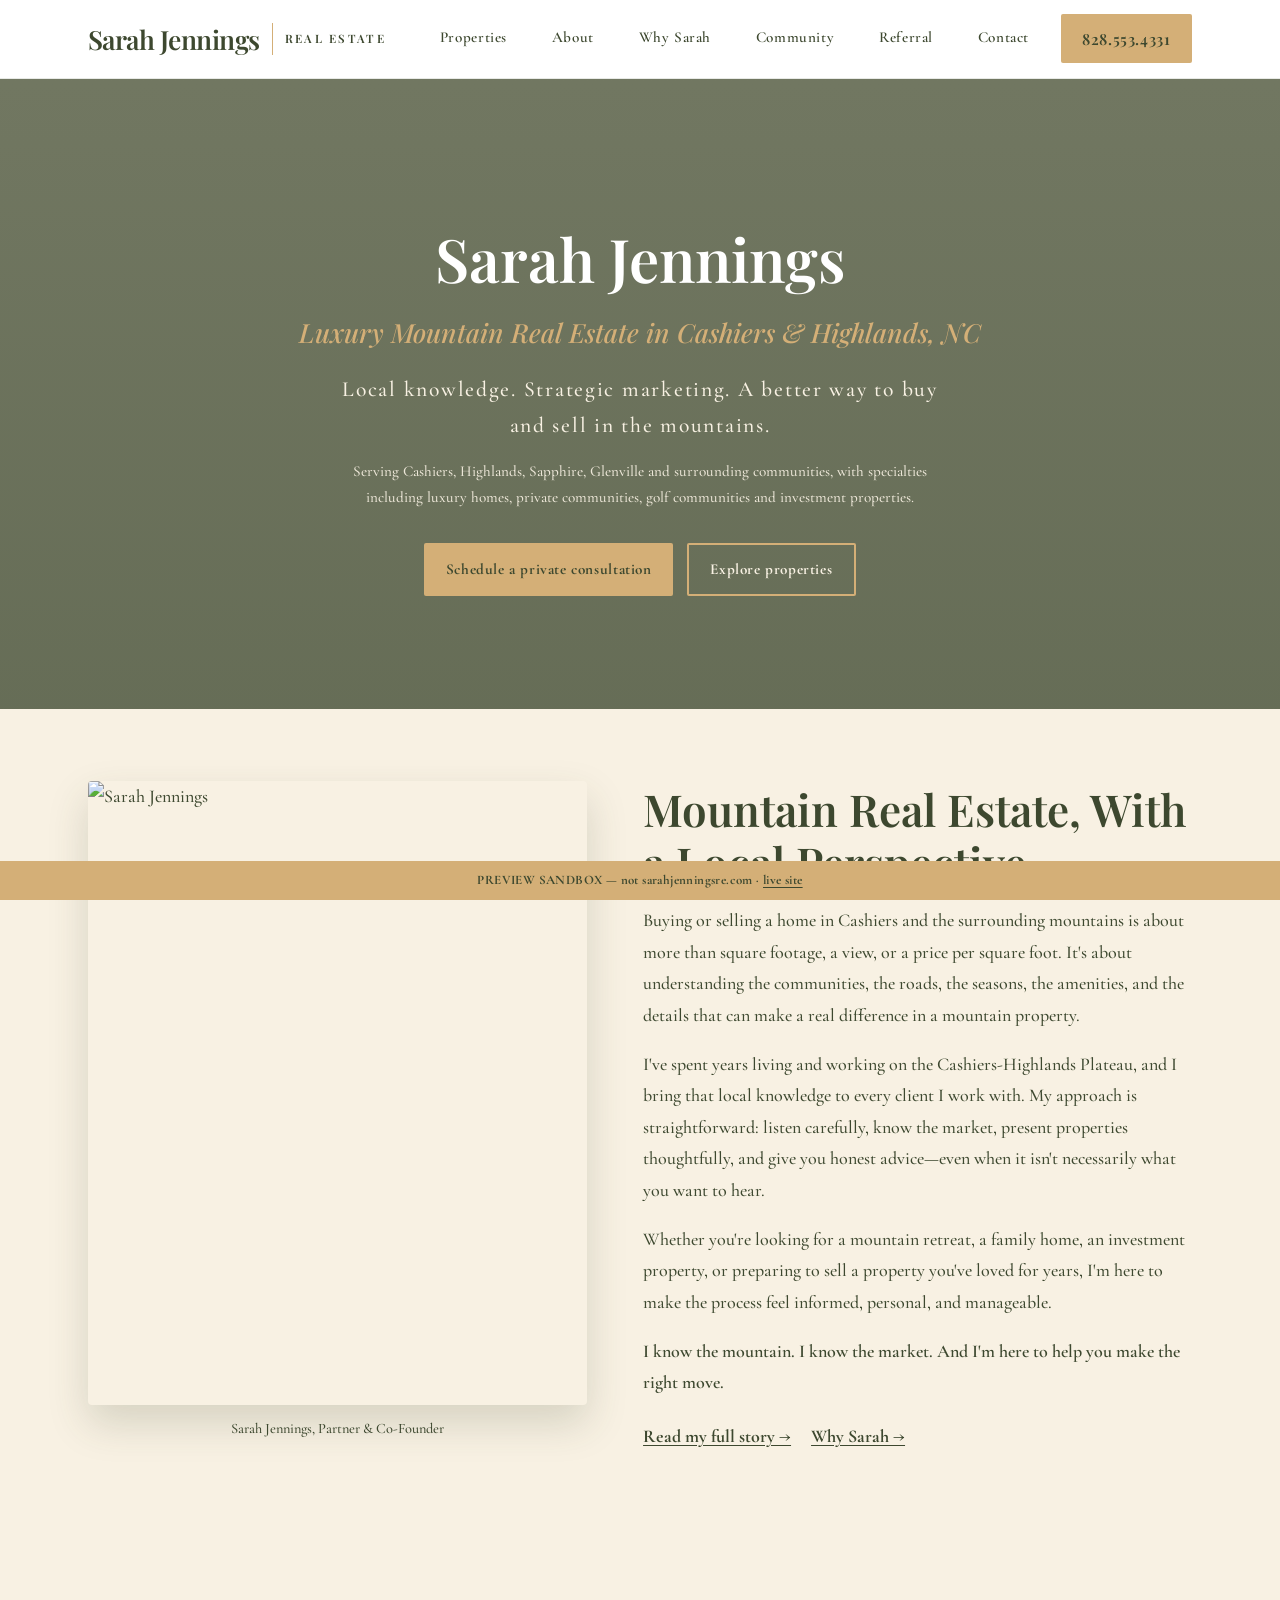
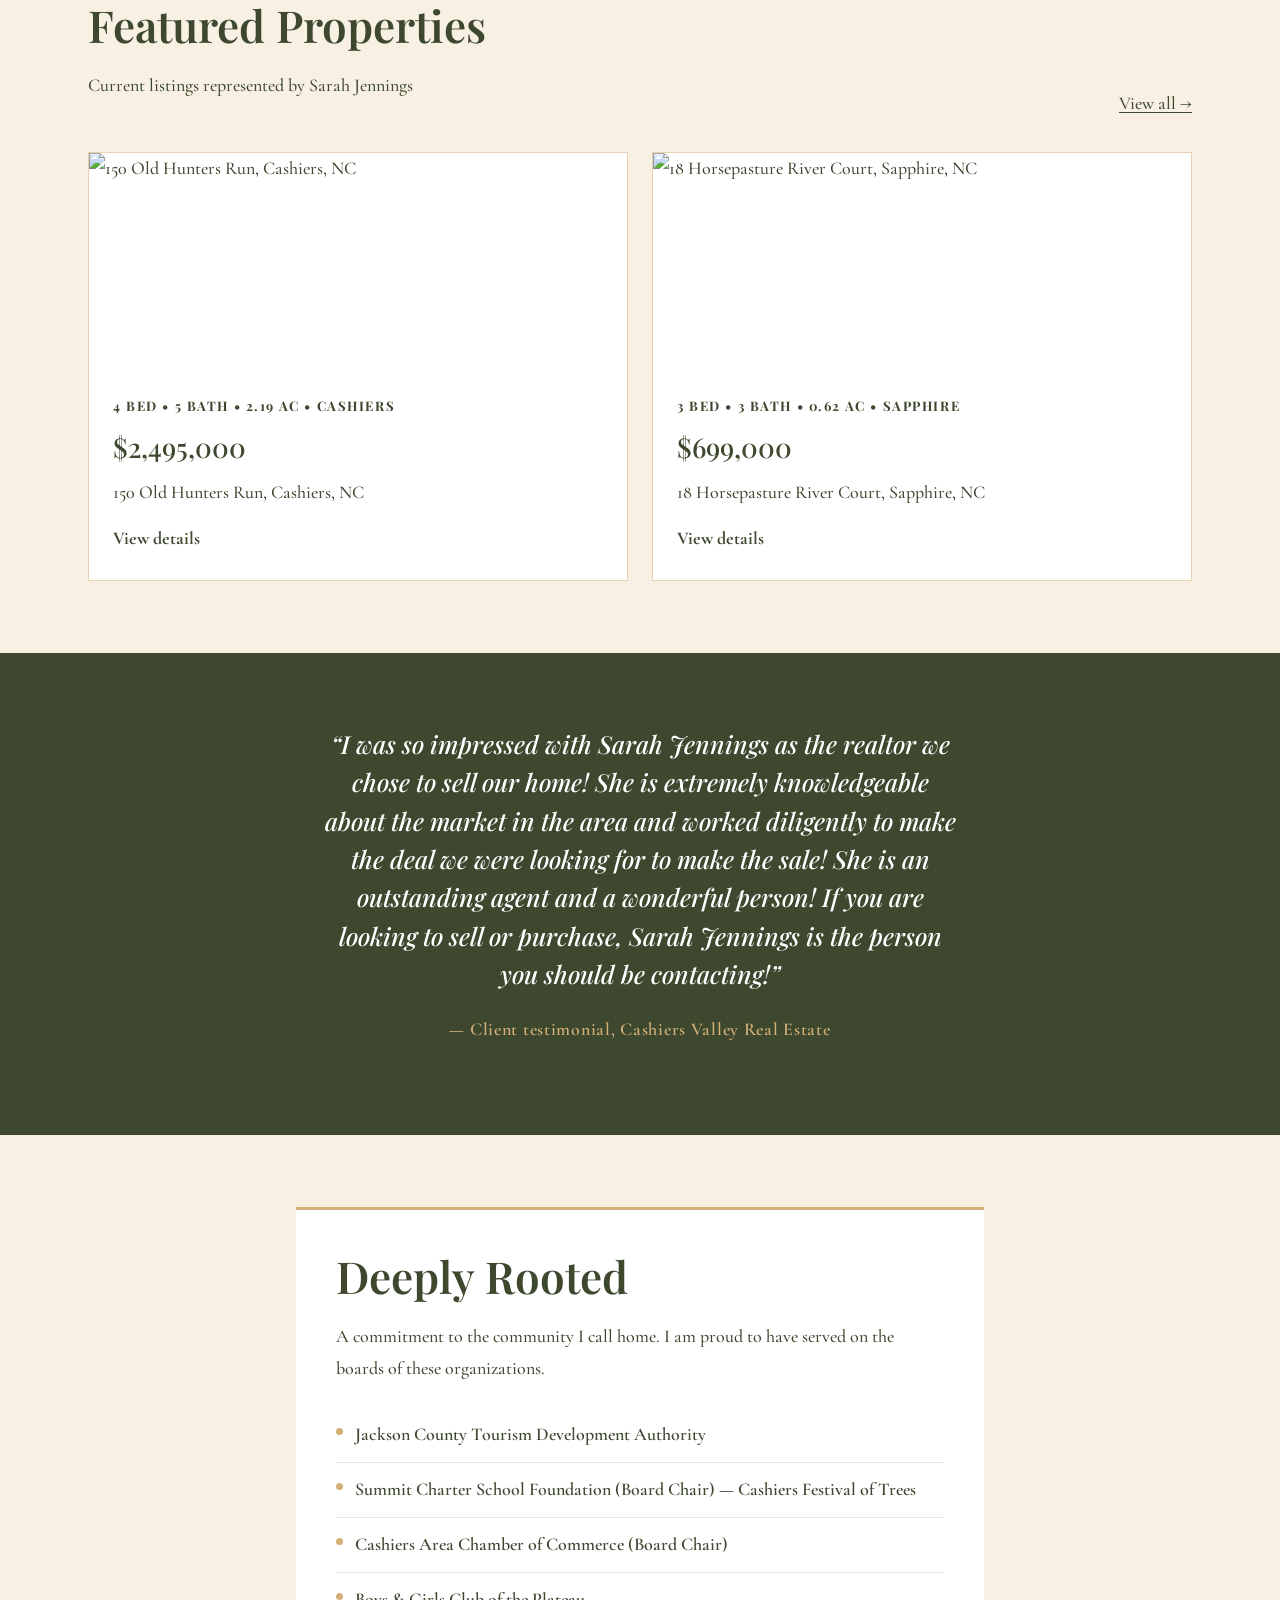
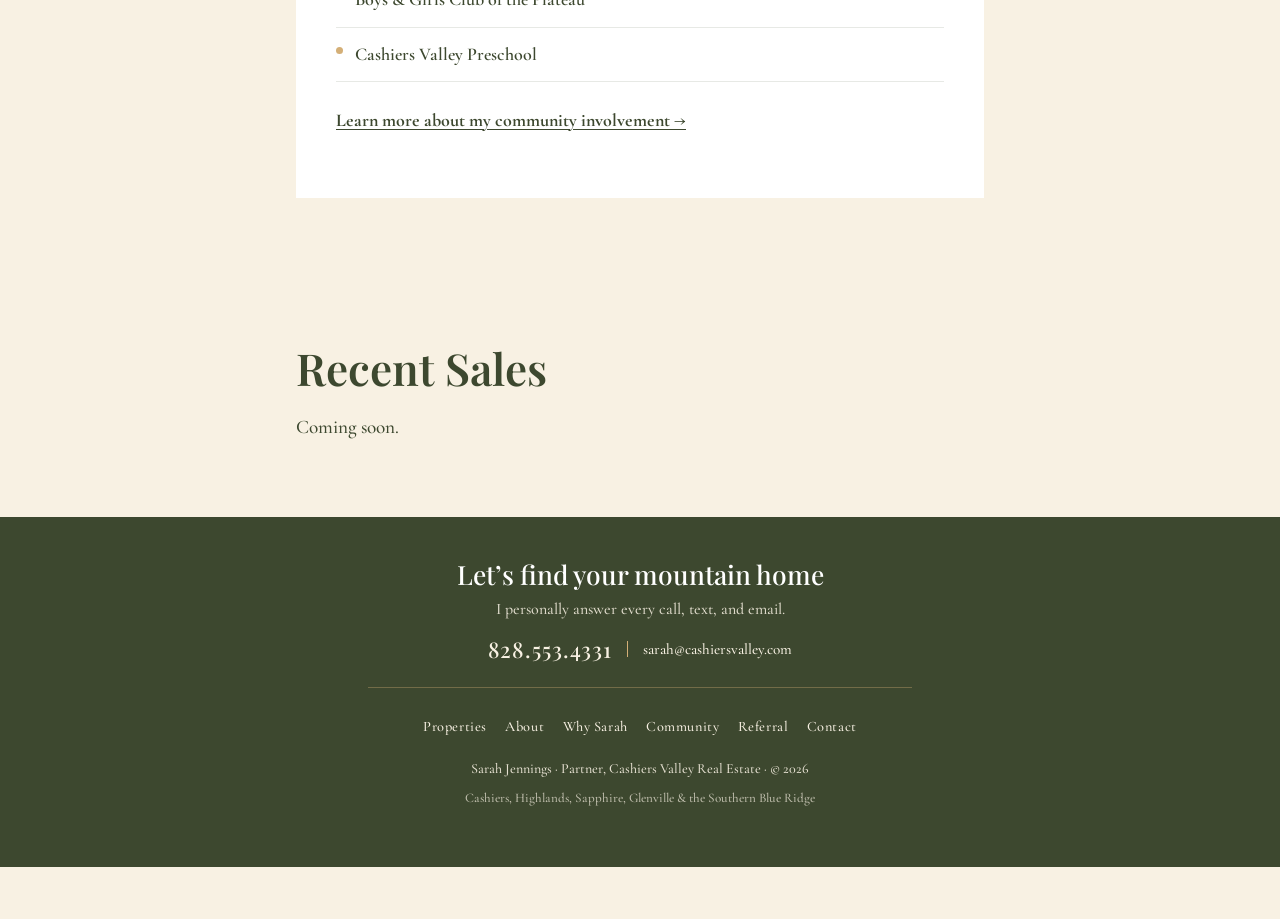
==== commit a1592bb9: "Remove stale width/height attributes fighting the portrait aspect-ratio" ====
--- a/index.html
+++ b/index.html
@@ -52,7 +52,7 @@
   <section class="band-a">
     <div class="wrap split">
       <div>
-        <img class="portrait" src="https://sarahjenningsre.com/assets/images/headshot/sarah-jennings.jpg" alt="Sarah Jennings" width="800" height="1000" loading="lazy" decoding="async">
+        <img class="portrait" src="https://sarahjenningsre.com/assets/images/headshot/sarah-jennings.jpg" alt="Sarah Jennings" loading="lazy" decoding="async">
         <p class="caption">Sarah Jennings, Partner & Co-Founder</p>
       </div>
       <div class="prose">
--- a/css/site.css
+++ b/css/site.css
@@ -276,6 +276,8 @@
 }
 .portrait {
   width: 100%;
+  aspect-ratio: 4 / 5;
+  object-fit: cover;
   border-radius: 4px;
   box-shadow: 0 18px 40px rgba(61, 72, 47, 0.18);
 }
@@ -387,8 +389,8 @@
 }
 .fact {
   background: var(--white);
-  padding: 1.4rem;
-  border-top: 3px solid var(--gold);
+  padding: 1.4rem 1.4rem 1.4rem 1.6rem;
+  border-left: 3px solid var(--gold);
 }
 .steps { counter-reset: step; margin: 1.5rem 0 0; padding: 0; list-style: none; }
 .steps li {
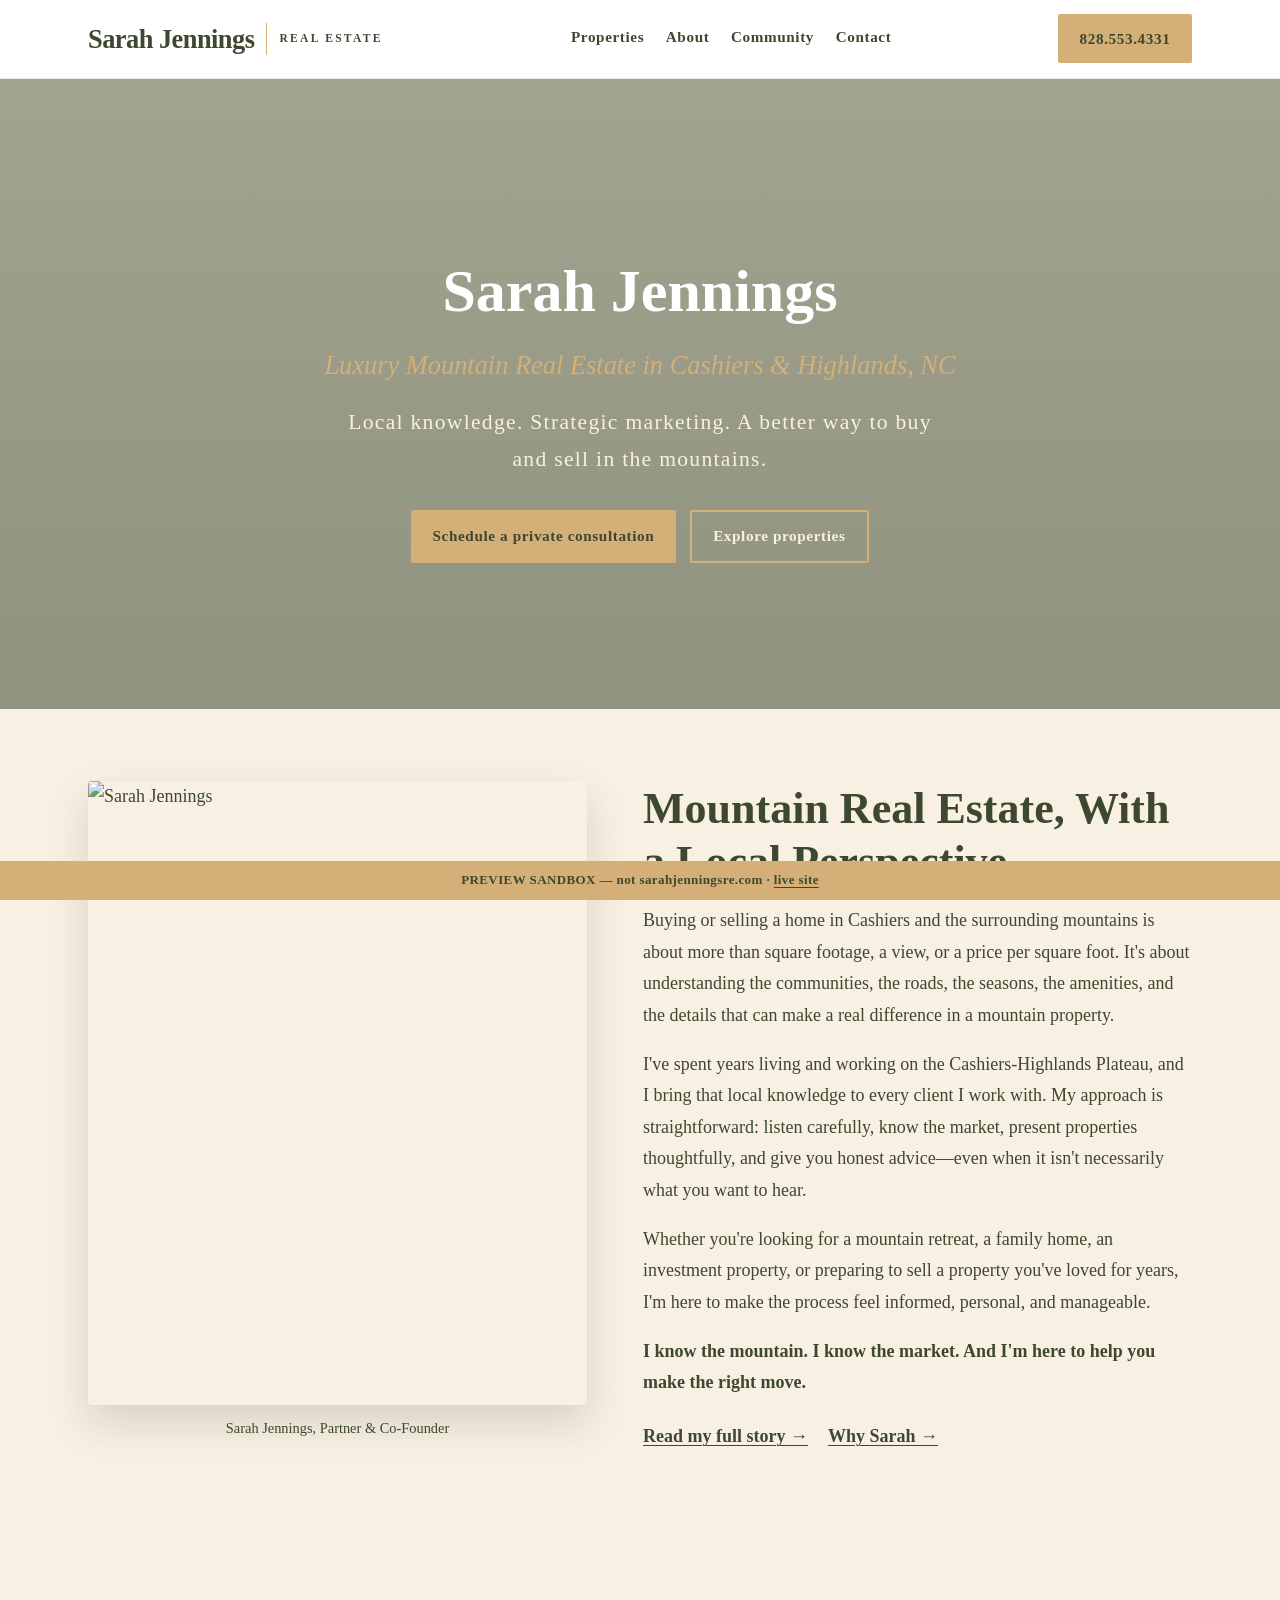
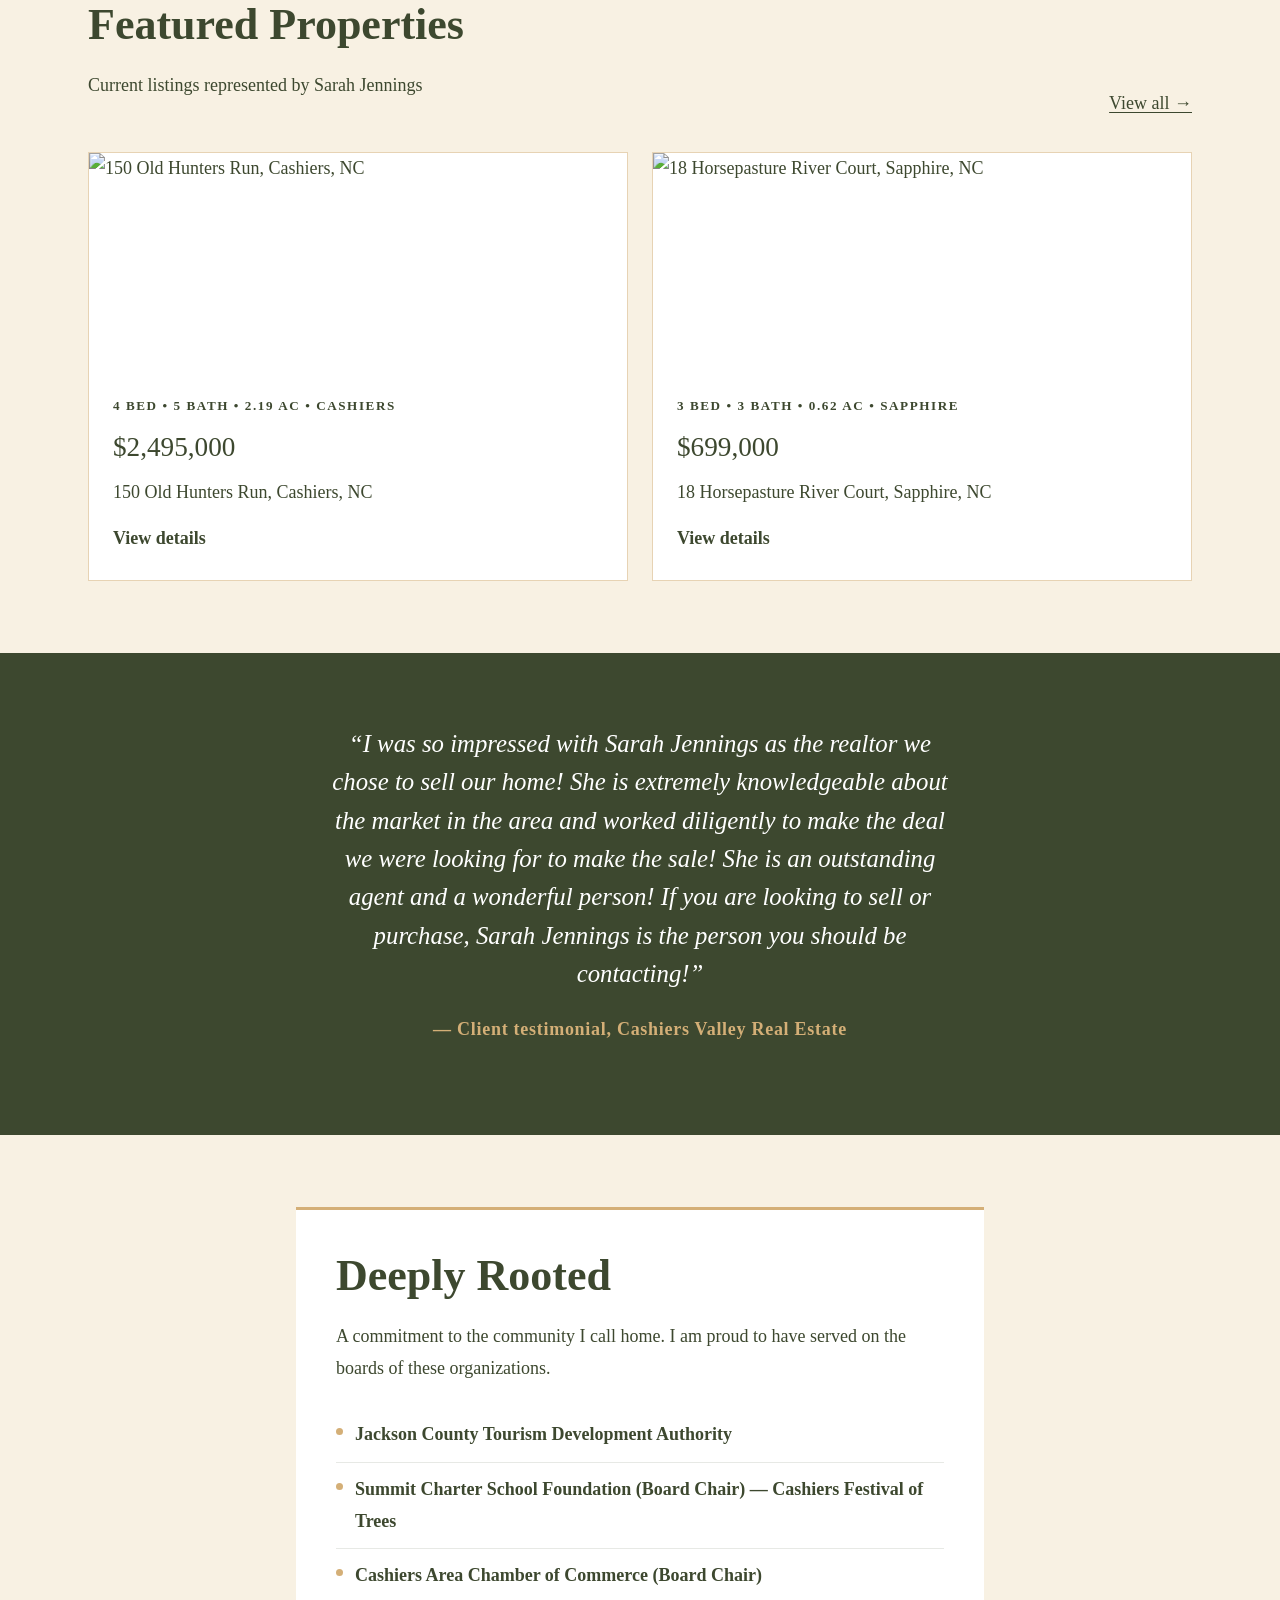
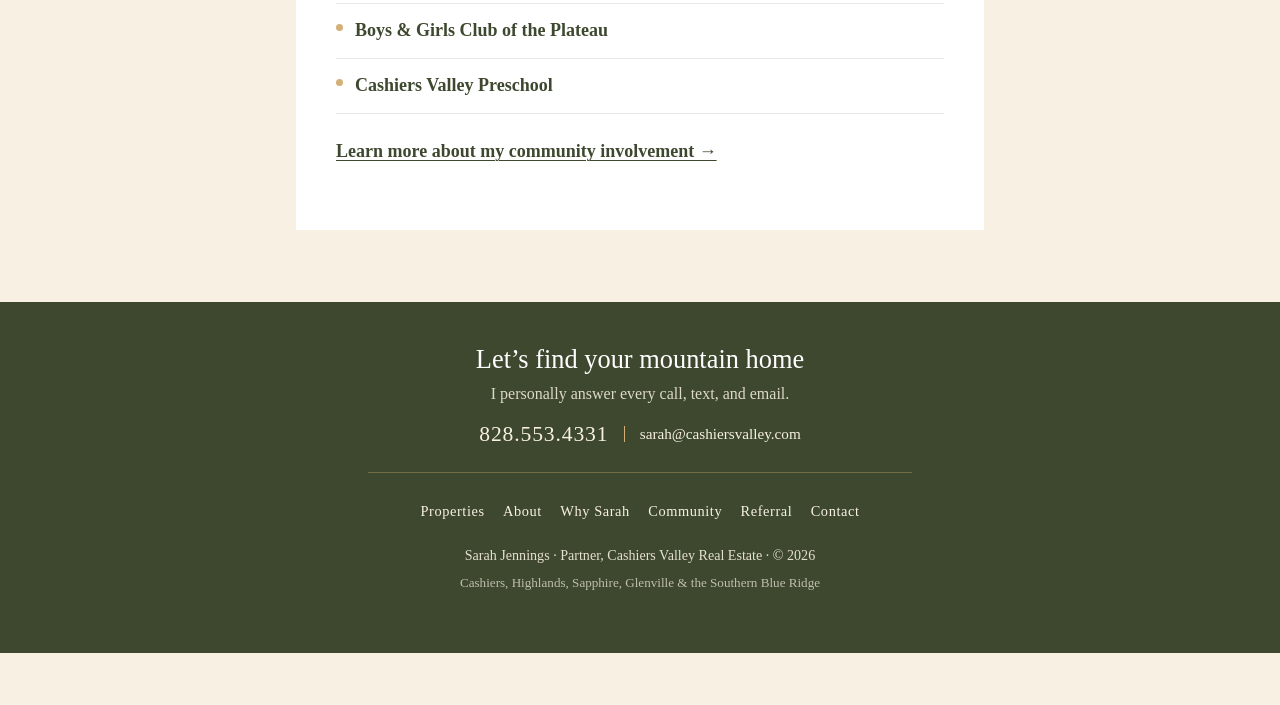
==== commit 07909442: "Trim nav, drop Recent Sales and extra hero copy, add favicon" ====
--- a/index.html
+++ b/index.html
@@ -3,15 +3,14 @@
 <head>
   <meta charset="UTF-8">
   <meta name="viewport" content="width=device-width, initial-scale=1.0, viewport-fit=cover">
+  <meta name="robots" content="noindex, nofollow">
+  <meta name="theme-color" content="#3d482f">
+  <link rel="icon" href="data:image/svg+xml,%3Csvg xmlns='http://www.w3.org/2000/svg' viewBox='0 0 32 32'%3E%3Crect width='32' height='32' fill='%233d482f'/%3E%3Ctext x='16' y='22' text-anchor='middle' font-size='16' fill='%23D4AF77' font-family='Georgia'%3ESJ%3C/text%3E%3C/svg%3E">
+  <link rel="preconnect" href="https://fonts.gstatic.com" crossorigin>
+  <link rel="preconnect" href="https://d1u39ah4l74ffy.cloudfront.net" crossorigin>
+  <link rel="stylesheet" href="css/site.css">
   <meta name="description" content="Sarah Jennings, Partner at Cashiers Valley Real Estate. Luxury mountain real estate in Cashiers and Highlands, NC.">
-  <meta name="robots" content="noindex, nofollow">
   <title>Sarah Jennings • Luxury Mountain Real Estate • Cashiers & Highlands, NC</title>
-  <link rel="preconnect" href="https://fonts.googleapis.com">
-  <link rel="preconnect" href="https://fonts.gstatic.com" crossorigin>
-  <link rel="preconnect" href="https://sarahjenningsre.com">
-  <link rel="preconnect" href="https://d1u39ah4l74ffy.cloudfront.net" crossorigin>
-  <link href="https://fonts.googleapis.com/css2?family=Cormorant+Garamond:ital,wght@0,500;0,600;0,700;1,500&family=Playfair+Display:ital,wght@0,500;0,600;0,700;1,500&display=swap" rel="stylesheet">
-  <link rel="stylesheet" href="css/site.css">
 </head>
 <body>
   <div class="sandbox-banner">PREVIEW SANDBOX — not sarahjenningsre.com · <a href="https://sarahjenningsre.com">live site</a></div>
@@ -23,25 +22,23 @@
         <span class="brand-mark">Real Estate</span>
       </a>
       <div class="nav-links">
-        <a href="listings.html">Properties</a><a href="about.html">About</a><a href="why-sarah.html">Why Sarah</a><a href="community.html">Community</a><a href="referral.html">Referral</a><a href="contact.html">Contact</a>
+        <a href="listings.html">Properties</a><a href="about.html">About</a><a href="community.html">Community</a><a href="contact.html">Contact</a>
       </div>
       <a class="btn btn-phone nav-phone" href="tel:8285534331">828.553.4331</a>
-      <button class="hamburger" id="hamburger" aria-label="Open menu" aria-expanded="false">
+      <button class="hamburger" id="hamburger" type="button" aria-label="Open menu" aria-expanded="false" aria-controls="mobile-menu">
         <span></span><span></span><span></span>
       </button>
     </div>
     <div class="mobile-menu" id="mobile-menu">
-      <a href="listings.html">Properties</a><a href="about.html">About</a><a href="why-sarah.html">Why Sarah</a><a href="community.html">Community</a><a href="referral.html">Referral</a><a href="contact.html">Contact</a>
+      <a href="listings.html">Properties</a><a href="about.html">About</a><a href="community.html">Community</a><a href="contact.html">Contact</a>
       <a class="btn btn-phone" href="tel:8285534331">828.553.4331</a>
     </div>
   </nav>
-  
   <header class="hero">
     <div>
       <h1>Sarah Jennings</h1>
       <p class="hero-tag">Luxury Mountain Real Estate in Cashiers & Highlands, NC</p>
       <p class="hero-sub">Local knowledge. Strategic marketing. A better way to buy and sell in the mountains.</p>
-      <p class="hero-service">Serving Cashiers, Highlands, Sapphire, Glenville and surrounding communities, with specialties including luxury homes, private communities, golf communities and investment properties.</p>
       <div class="hero-actions">
         <a class="btn btn-primary" href="contact.html">Schedule a private consultation</a>
         <a class="btn btn-secondary-dark" href="listings.html">Explore properties</a>
@@ -52,7 +49,7 @@
   <section class="band-a">
     <div class="wrap split">
       <div>
-        <img class="portrait" src="https://sarahjenningsre.com/assets/images/headshot/sarah-jennings.jpg" alt="Sarah Jennings" loading="lazy" decoding="async">
+        <img class="portrait" src="https://sarahjenningsre.com/assets/images/headshot/sarah-jennings.jpg" width="549" height="603" alt="Sarah Jennings" decoding="async">
         <p class="caption">Sarah Jennings, Partner & Co-Founder</p>
       </div>
       <div class="prose">
@@ -124,14 +121,6 @@
       </div>
     </div>
   </section>
-
-  <section class="band-a" style="padding-top:0">
-    <div class="wrap wrap-narrow">
-      <h2>Recent Sales</h2>
-      <p class="coming">Coming soon.</p>
-    </div>
-  </section>
-
   <footer class="site-footer">
     <div class="footer-cta">
       <h2>Let’s find your mountain home</h2>
@@ -159,6 +148,8 @@
     hamburger.addEventListener("click", () => {
       const open = mobileMenu.classList.toggle("open");
       hamburger.setAttribute("aria-expanded", open ? "true" : "false");
+      hamburger.setAttribute("aria-label", open ? "Close menu" : "Open menu");
+      document.documentElement.style.overflow = open ? "hidden" : "";
     });
   </script>
 </body>
--- a/css/site.css
+++ b/css/site.css
@@ -1,4 +1,37 @@
 /* Sarah Jennings preview — locked palette and type. Preview repo only. */
+@font-face {
+  font-family: "Cormorant Garamond";
+  font-style: normal;
+  font-weight: 500 700;
+  font-display: swap;
+  src: url("https://fonts.gstatic.com/s/cormorantgaramond/v21/co3bmX5slCNuHLi8bLeY9MK7whWMhyjYqXtK.woff2") format("woff2");
+  unicode-range: U+0000-00FF, U+0131, U+0152-0153, U+02BB-02BC, U+02C6, U+02DA, U+02DC, U+2000-206F, U+20AC, U+2122;
+}
+@font-face {
+  font-family: "Cormorant Garamond";
+  font-style: italic;
+  font-weight: 500;
+  font-display: swap;
+  src: url("https://fonts.gstatic.com/s/cormorantgaramond/v21/co3smX5slCNuHLi8bLeY9MK7whWMhyjYrGFEsdtdc62E6zd5wDD-iNM8.woff2") format("woff2");
+  unicode-range: U+0000-00FF, U+0131, U+0152-0153, U+02BB-02BC, U+02C6, U+02DA, U+02DC, U+2000-206F, U+20AC, U+2122;
+}
+@font-face {
+  font-family: "Playfair Display";
+  font-style: normal;
+  font-weight: 500 700;
+  font-display: swap;
+  src: url("https://fonts.gstatic.com/s/playfairdisplay/v40/nuFiD-vYSZviVYUb_rj3ij__anPXDTzYgA.woff2") format("woff2");
+  unicode-range: U+0000-00FF, U+0131, U+0152-0153, U+02BB-02BC, U+02C6, U+02DA, U+02DC, U+2000-206F, U+20AC, U+2122;
+}
+@font-face {
+  font-family: "Playfair Display";
+  font-style: italic;
+  font-weight: 500;
+  font-display: swap;
+  src: url("https://fonts.gstatic.com/s/playfairdisplay/v40/nuFRD-vYSZviVYUb_rj3ij__anPXDTnCjmHKM4nYO7KN_pqTXtHA-Q.woff2") format("woff2");
+  unicode-range: U+0000-00FF, U+0131, U+0152-0153, U+02BB-02BC, U+02C6, U+02DA, U+02DC, U+2000-206F, U+20AC, U+2122;
+}
+
 :root {
   --forest: #3d482f;
   --gold: #D4AF77;
@@ -7,14 +40,11 @@
 }
 
 * { box-sizing: border-box; }
-
-html, body {
-  margin: 0;
-  padding: 0;
-}
+html, body { margin: 0; padding: 0; }
+html { scroll-behavior: smooth; }
 
 body {
-  font-family: "Cormorant Garamond", serif;
+  font-family: "Cormorant Garamond", Georgia, serif;
   font-weight: 500;
   font-size: 1.125rem;
   line-height: 1.75;
@@ -25,7 +55,7 @@
 }
 
 h1, h2, h3, .site-name {
-  font-family: "Playfair Display", serif;
+  font-family: "Playfair Display", Georgia, serif;
   font-weight: 600;
   color: var(--forest);
 }
@@ -36,10 +66,9 @@
 
 a { color: var(--forest); text-decoration-thickness: 1px; text-underline-offset: 3px; }
 a:hover { text-decoration: underline; text-decoration-color: var(--gold); }
-
-img { max-width: 100%; display: block; }
-
-/* Sandbox */
+a:focus-visible, button:focus-visible { outline: 2px solid var(--gold); outline-offset: 3px; }
+img { max-width: 100%; height: auto; display: block; }
+
 .sandbox-banner {
   position: fixed;
   bottom: 0; left: 0; right: 0;
@@ -48,6 +77,7 @@
   color: var(--forest);
   text-align: center;
   padding: 8px 16px;
+  padding-bottom: max(8px, env(safe-area-inset-bottom));
   font-size: 13px;
   font-weight: 700;
   letter-spacing: 0.4px;
@@ -55,7 +85,6 @@
 }
 .sandbox-banner a { color: var(--forest); text-decoration: underline; }
 
-/* Nav — Band C / cream-white. Never gold type on cream. */
 .site-nav {
   position: sticky;
   top: 0;
@@ -67,6 +96,7 @@
   max-width: 72rem;
   margin: 0 auto;
   padding: 0.9rem 1.5rem;
+  padding-top: max(0.9rem, env(safe-area-inset-top));
   display: flex;
   align-items: center;
   justify-content: space-between;
@@ -77,6 +107,7 @@
   align-items: center;
   gap: 0.75rem;
   text-decoration: none;
+  flex-shrink: 0;
 }
 .brand:hover { text-decoration: none; }
 .site-name {
@@ -85,11 +116,7 @@
   color: var(--forest);
   line-height: 1;
 }
-.brand-rule {
-  width: 1px;
-  height: 2rem;
-  background: var(--gold);
-}
+.brand-rule { width: 1px; height: 2rem; background: var(--gold); }
 .brand-mark {
   font-family: "Playfair Display", serif;
   font-size: 0.72rem;
@@ -97,10 +124,14 @@
   text-transform: uppercase;
   color: var(--forest);
   font-weight: 600;
+  line-height: 1;
+}
+@media (max-width: 480px) {
+  .brand-rule, .brand-mark { display: none; }
 }
 .nav-links {
   display: none;
-  gap: 1.4rem;
+  align-items: center;
   font-weight: 600;
   font-size: 0.95rem;
   letter-spacing: 0.04em;
@@ -110,15 +141,10 @@
   color: var(--forest);
   padding-bottom: 2px;
   border-bottom: 2px solid transparent;
-  margin-left: 1.4rem;
-}
-.nav-links a:hover {
-  text-decoration: none;
-  border-bottom-color: var(--forest);
-}
-.nav-links a.is-current {
-  border-bottom-color: var(--forest);
-}
+  margin-left: 1.35rem;
+}
+.nav-links a:hover { text-decoration: none; border-bottom-color: var(--forest); }
+.nav-links a.is-current { border-bottom-color: var(--forest); }
 
 .btn {
   display: inline-flex;
@@ -136,28 +162,16 @@
   transition: opacity 0.15s ease;
 }
 .btn:hover { opacity: 0.9; text-decoration: none; }
-
-.btn-primary {
-  background: var(--gold);
-  color: var(--forest);
-  border: none;
-}
-.btn-secondary-light {
-  background: var(--white);
-  color: var(--forest);
-  border: 2px solid var(--forest);
-}
-.btn-secondary-dark {
-  background: transparent;
-  color: var(--cream);
-  border: 2px solid var(--gold);
-}
+.btn-primary { background: var(--gold); color: var(--forest); border: none; }
+.btn-secondary-light { background: var(--white); color: var(--forest); border: 2px solid var(--forest); }
+.btn-secondary-dark { background: transparent; color: var(--cream); border: 2px solid var(--gold); }
 .btn-phone {
   background: var(--gold);
   color: var(--forest);
   border: none;
   font-family: "Playfair Display", serif;
   font-weight: 600;
+  white-space: nowrap;
 }
 
 .hamburger {
@@ -172,12 +186,7 @@
   min-width: 44px;
   justify-content: center;
 }
-.hamburger span {
-  display: block;
-  width: 22px;
-  height: 2px;
-  background: var(--forest);
-}
+.hamburger span { display: block; width: 22px; height: 2px; background: var(--forest); }
 
 .mobile-menu {
   display: none;
@@ -204,26 +213,21 @@
   .nav-phone { display: inline-flex !important; }
   .mobile-menu { display: none !important; }
 }
-.nav-phone { display: none; }
-
-/* Bands */
+.nav-phone { display: none; flex-shrink: 0; white-space: nowrap; }
+
 .band-a { background: var(--cream); color: var(--forest); }
 .band-b { background: var(--forest); color: var(--cream); }
 .band-b h1, .band-b h2, .band-b h3 { color: var(--white); }
 .band-b a { color: var(--cream); }
 .band-b a:hover { text-decoration-color: var(--gold); }
 
-.wrap {
-  max-width: 72rem;
-  margin: 0 auto;
-  padding: 4.5rem 1.5rem;
-}
+.wrap { max-width: 72rem; margin: 0 auto; padding: 4.5rem 1.5rem; }
 .wrap-narrow { max-width: 46rem; }
 
 .hero {
   background:
-    linear-gradient(rgba(61, 72, 47, 0.78), rgba(61, 72, 47, 0.82)),
-    url("https://sarahjenningsre.com/assets/images/hero/hero-main-mobile.jpg") center/cover no-repeat;
+    linear-gradient(rgba(61, 72, 47, 0.46), rgba(61, 72, 47, 0.56)),
+    url("https://sarahjenningsre.com/assets/images/hero/hero-main.jpg") center/cover no-repeat;
   min-height: 70dvh;
   display: flex;
   align-items: center;
@@ -231,13 +235,6 @@
   text-align: center;
   color: var(--cream);
   padding: 6rem 1.5rem 4rem;
-}
-@media (min-width: 800px) {
-  .hero {
-    background:
-      linear-gradient(rgba(61, 72, 47, 0.72), rgba(61, 72, 47, 0.78)),
-      url("https://sarahjenningsre.com/assets/images/hero/hero-main.jpg") center/cover no-repeat;
-  }
 }
 .hero h1 { color: var(--white); }
 .hero-tag {
@@ -252,25 +249,14 @@
   font-family: "Cormorant Garamond", serif;
   color: var(--cream);
   font-size: clamp(1.05rem, 2vw, 1.35rem);
-  letter-spacing: 0.08em;
+  letter-spacing: 0.06em;
   max-width: 38rem;
-  margin: 0 auto 0.85rem;
+  margin: 0 auto 2rem;
   line-height: 1.7;
 }
-.hero-service {
-  font-size: 0.95rem;
-  color: var(--cream);
-  max-width: 36rem;
-  margin: 0 auto 2rem;
-  opacity: 0.92;
-}
 .hero-actions { display: flex; flex-wrap: wrap; gap: 0.85rem; justify-content: center; }
 
-.split {
-  display: grid;
-  gap: 2.5rem;
-  align-items: center;
-}
+.split { display: grid; gap: 2.5rem; align-items: center; }
 @media (min-width: 800px) {
   .split { grid-template-columns: 1fr 1.1fr; gap: 3.5rem; }
 }
@@ -281,24 +267,14 @@
   border-radius: 4px;
   box-shadow: 0 18px 40px rgba(61, 72, 47, 0.18);
 }
-.caption {
-  font-size: 0.9rem;
-  margin-top: 0.7rem;
-  text-align: center;
-}
-
+.caption { font-size: 0.9rem; margin-top: 0.7rem; text-align: center; }
 .prose p { margin: 0 0 1.1rem; }
 .prose p:last-child { margin-bottom: 0; }
 .lede { font-weight: 600; }
-
 .inline-links { display: flex; flex-wrap: wrap; gap: 1.25rem; margin-top: 1.4rem; }
 .inline-links a { font-weight: 700; }
 
-/* Cards */
-.cards {
-  display: grid;
-  gap: 1.5rem;
-}
+.cards { display: grid; gap: 1.5rem; }
 @media (min-width: 720px) {
   .cards.two { grid-template-columns: 1fr 1fr; }
 }
@@ -325,7 +301,6 @@
 .card-price { font-family: "Playfair Display", serif; font-size: 1.7rem; margin: 0 0 0.35rem; }
 .card-addr { margin: 0 0 0.9rem; }
 .card-cta { font-weight: 700; }
-
 .section-head {
   display: flex;
   justify-content: space-between;
@@ -346,11 +321,7 @@
 }
 .quote-attr { color: var(--gold); font-weight: 600; letter-spacing: 0.04em; }
 
-.org-list {
-  list-style: none;
-  padding: 0;
-  margin: 1.5rem 0 0;
-}
+.org-list { list-style: none; padding: 0; margin: 1.5rem 0 0; }
 .org-list li {
   display: flex;
   gap: 0.75rem;
@@ -360,8 +331,7 @@
 }
 .org-list li::before {
   content: "";
-  width: 7px;
-  height: 7px;
+  width: 7px; height: 7px;
   margin-top: 0.55rem;
   background: var(--gold);
   border-radius: 50%;
@@ -370,10 +340,7 @@
 .org-list a { font-weight: 600; text-decoration: none; }
 .org-list a:hover { text-decoration: underline; text-decoration-color: var(--gold); }
 
-.why-grid {
-  display: grid;
-  gap: 1.75rem;
-}
+.why-grid { display: grid; gap: 1.75rem; }
 @media (min-width: 800px) {
   .why-grid { grid-template-columns: 1fr 1fr; }
 }
@@ -382,7 +349,6 @@
   padding: 1.6rem 1.7rem;
   border-top: 3px solid var(--gold);
 }
-
 .facts { display: grid; gap: 1rem; margin: 2rem 0; }
 @media (min-width: 720px) {
   .facts { grid-template-columns: repeat(3, 1fr); }
@@ -412,14 +378,8 @@
   font-weight: 700;
   font-family: "Playfair Display", serif;
 }
-
 .faq { margin-top: 2rem; }
 .faq h3 { margin-top: 1.2rem; }
-
-.coming {
-  font-size: 1.2rem;
-  margin: 0;
-}
 
 .cta-phone {
   font-family: "Playfair Display", serif;
@@ -450,7 +410,6 @@
 }
 .site-footer a { color: var(--cream); text-decoration: none; }
 .site-footer a:hover { text-decoration: underline; text-decoration-color: var(--gold); }
-
 .footer-cta {
   max-width: 34rem;
   margin: 0 auto 1.6rem;
@@ -479,15 +438,8 @@
   align-items: center;
   margin: 0;
 }
-.footer-sep {
-  width: 1px;
-  height: 1rem;
-  background: var(--gold);
-  display: none;
-}
-@media (min-width: 560px) {
-  .footer-sep { display: block; }
-}
+.footer-sep { width: 1px; height: 1rem; background: var(--gold); display: none; }
+@media (min-width: 560px) { .footer-sep { display: block; } }
 .footer-links {
   display: flex;
   flex-wrap: wrap;
@@ -497,16 +449,8 @@
   font-size: 0.9rem;
   letter-spacing: 0.04em;
 }
-.footer-legal {
-  margin: 0 0 0.3rem;
-  font-size: 0.88rem;
-  opacity: 0.9;
-}
-.footer-serving {
-  margin: 0;
-  font-size: 0.82rem;
-  opacity: 0.7;
-}
+.footer-legal { margin: 0 0 0.3rem; font-size: 0.88rem; opacity: 0.9; }
+.footer-serving { margin: 0; font-size: 0.82rem; opacity: 0.7; }
 
 .panel-white {
   background: var(--white);
@@ -516,7 +460,6 @@
 @media (max-width: 640px) {
   .panel-white { padding: 2rem 1.5rem 2.25rem; }
 }
-
 .center { text-align: center; }
 .eyebrow {
   font-family: "Cormorant Garamond", serif;
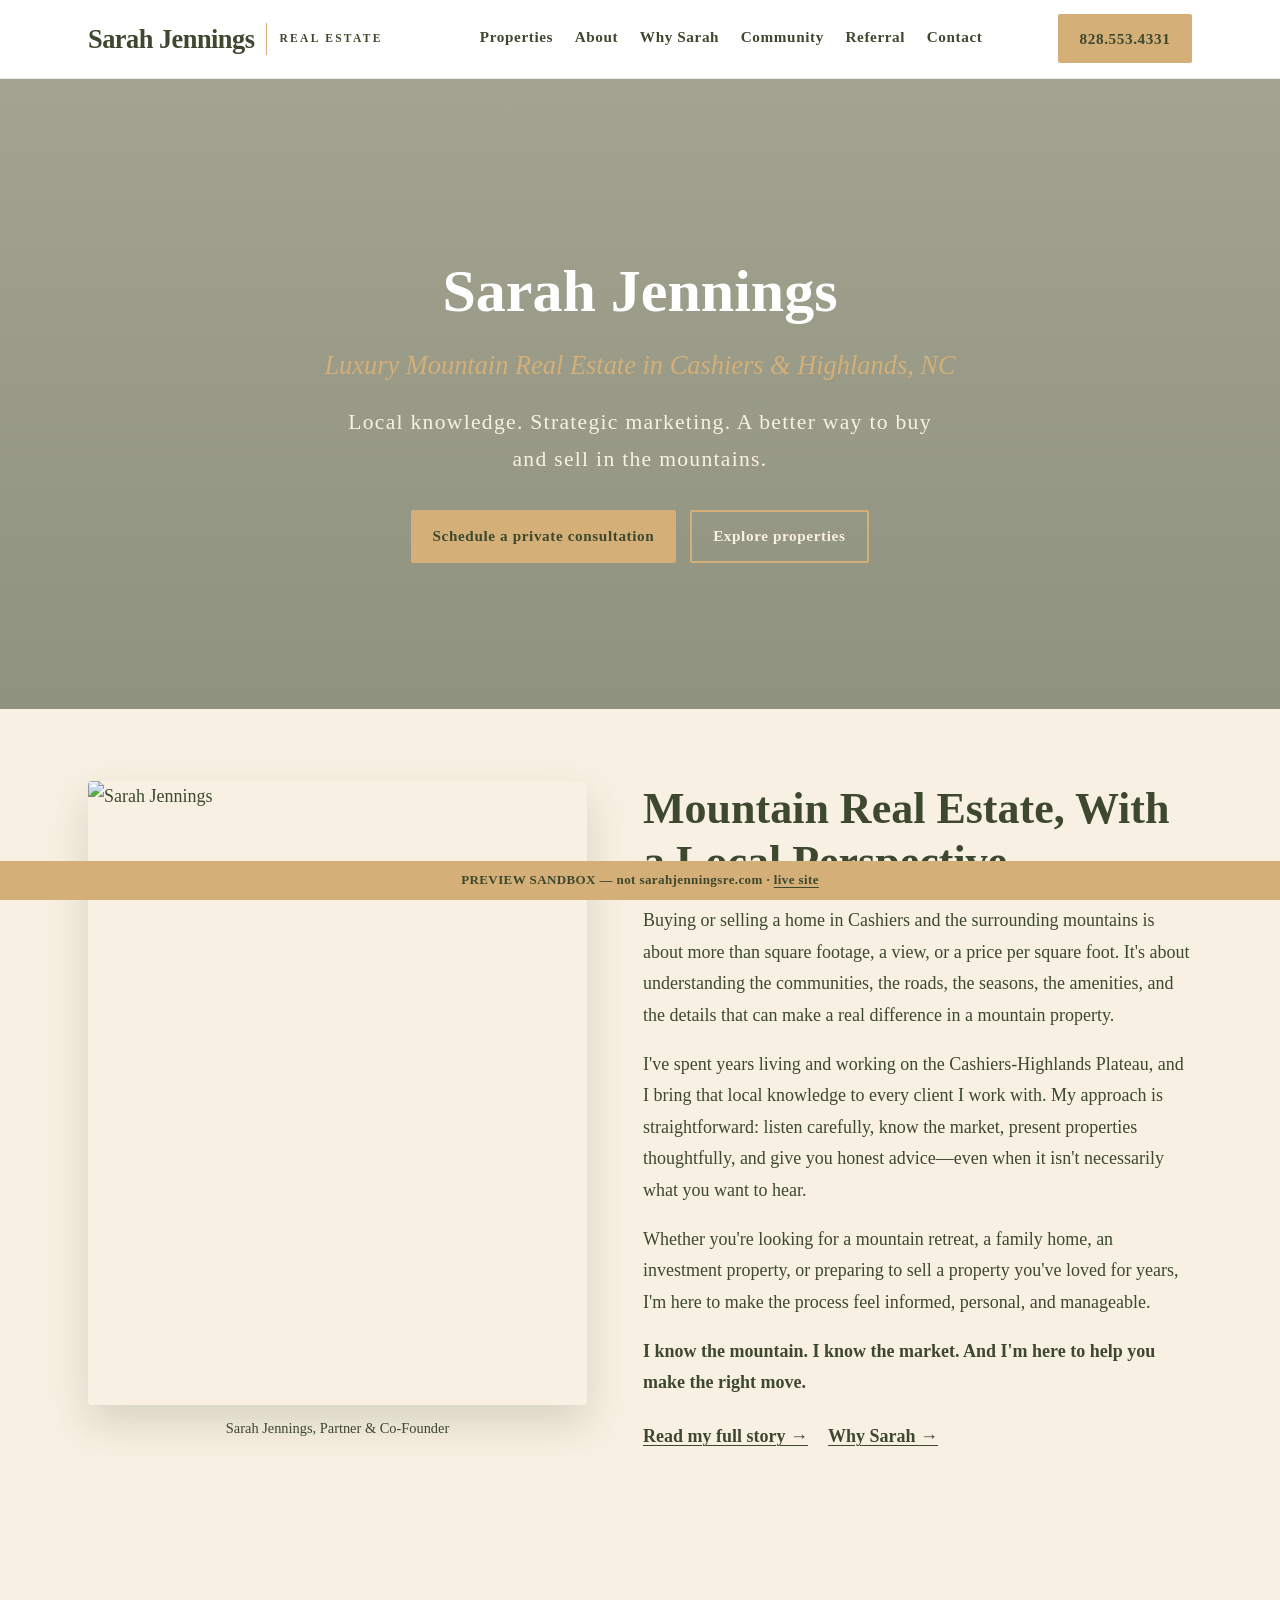
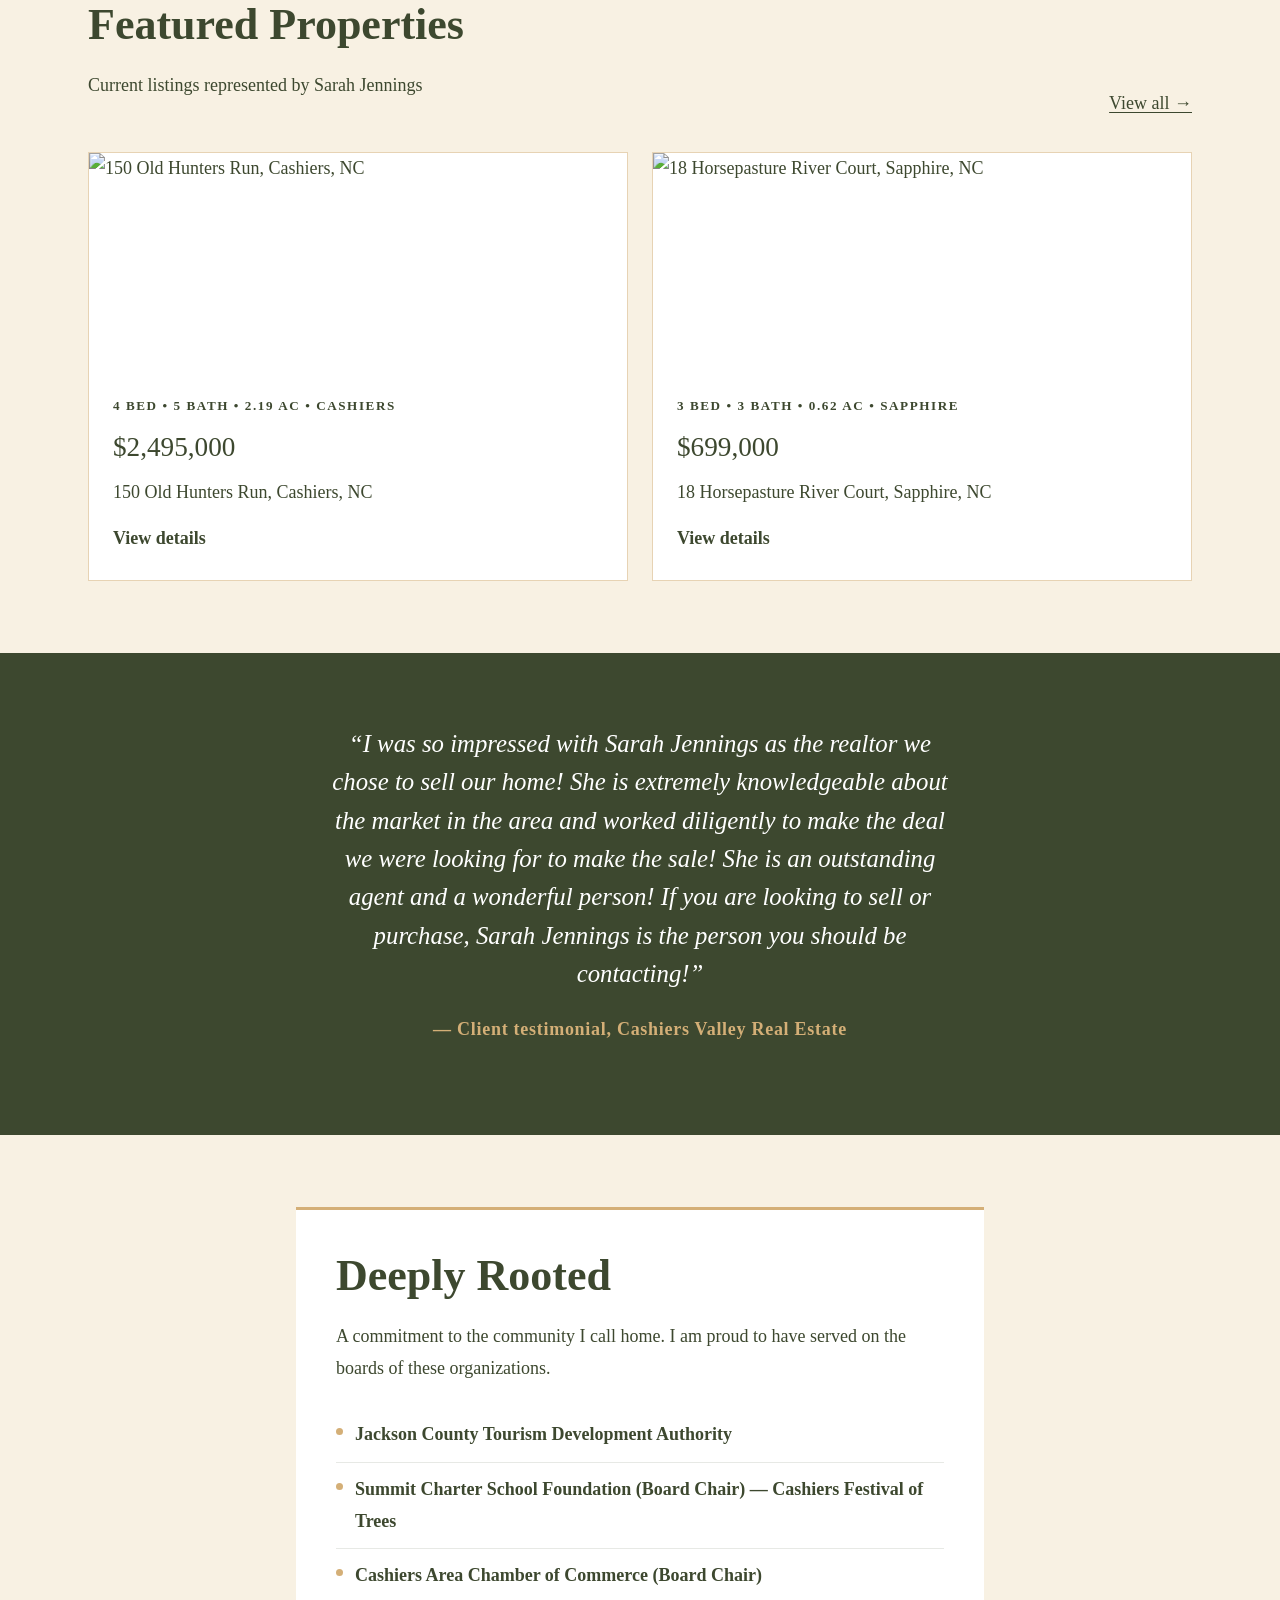
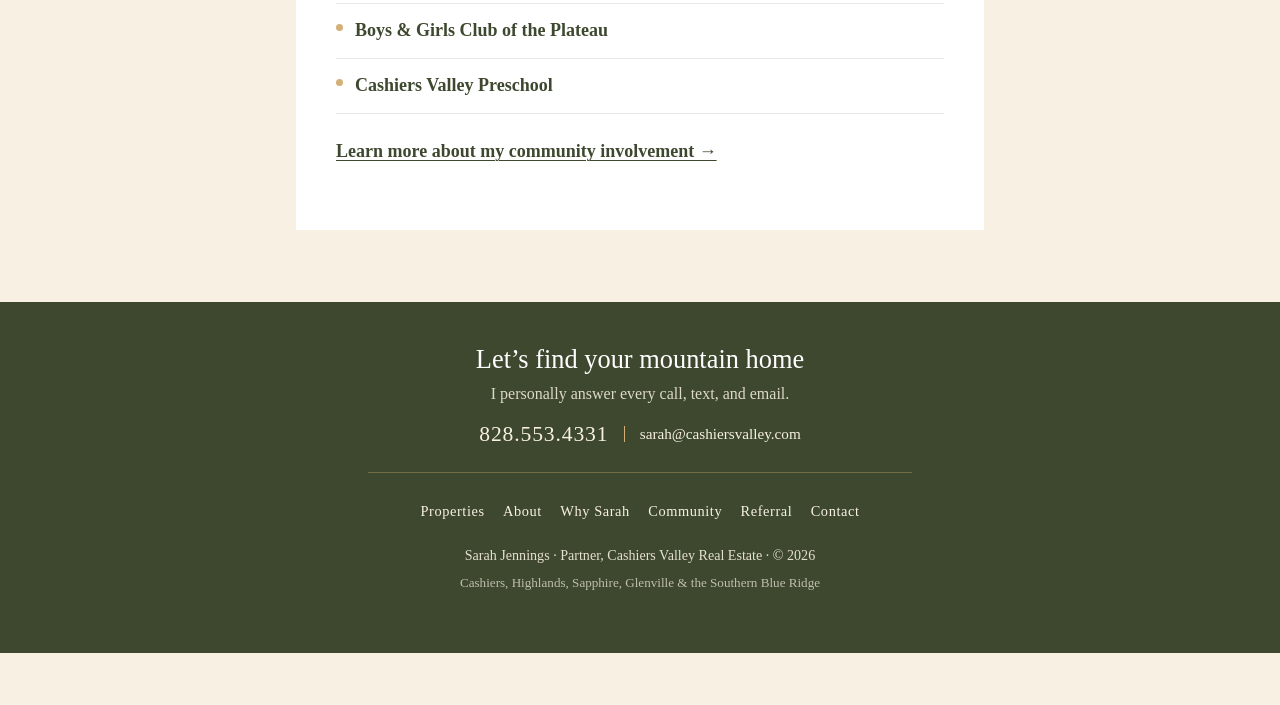
==== commit a603aeaf: "Restore Why Sarah and Referral in header nav" ====
--- a/index.html
+++ b/index.html
@@ -22,7 +22,7 @@
         <span class="brand-mark">Real Estate</span>
       </a>
       <div class="nav-links">
-        <a href="listings.html">Properties</a><a href="about.html">About</a><a href="community.html">Community</a><a href="contact.html">Contact</a>
+        <a href="listings.html">Properties</a><a href="about.html">About</a><a href="why-sarah.html">Why Sarah</a><a href="community.html">Community</a><a href="referral.html">Referral</a><a href="contact.html">Contact</a>
       </div>
       <a class="btn btn-phone nav-phone" href="tel:8285534331">828.553.4331</a>
       <button class="hamburger" id="hamburger" type="button" aria-label="Open menu" aria-expanded="false" aria-controls="mobile-menu">
@@ -30,7 +30,7 @@
       </button>
     </div>
     <div class="mobile-menu" id="mobile-menu">
-      <a href="listings.html">Properties</a><a href="about.html">About</a><a href="community.html">Community</a><a href="contact.html">Contact</a>
+      <a href="listings.html">Properties</a><a href="about.html">About</a><a href="why-sarah.html">Why Sarah</a><a href="community.html">Community</a><a href="referral.html">Referral</a><a href="contact.html">Contact</a>
       <a class="btn btn-phone" href="tel:8285534331">828.553.4331</a>
     </div>
   </nav>
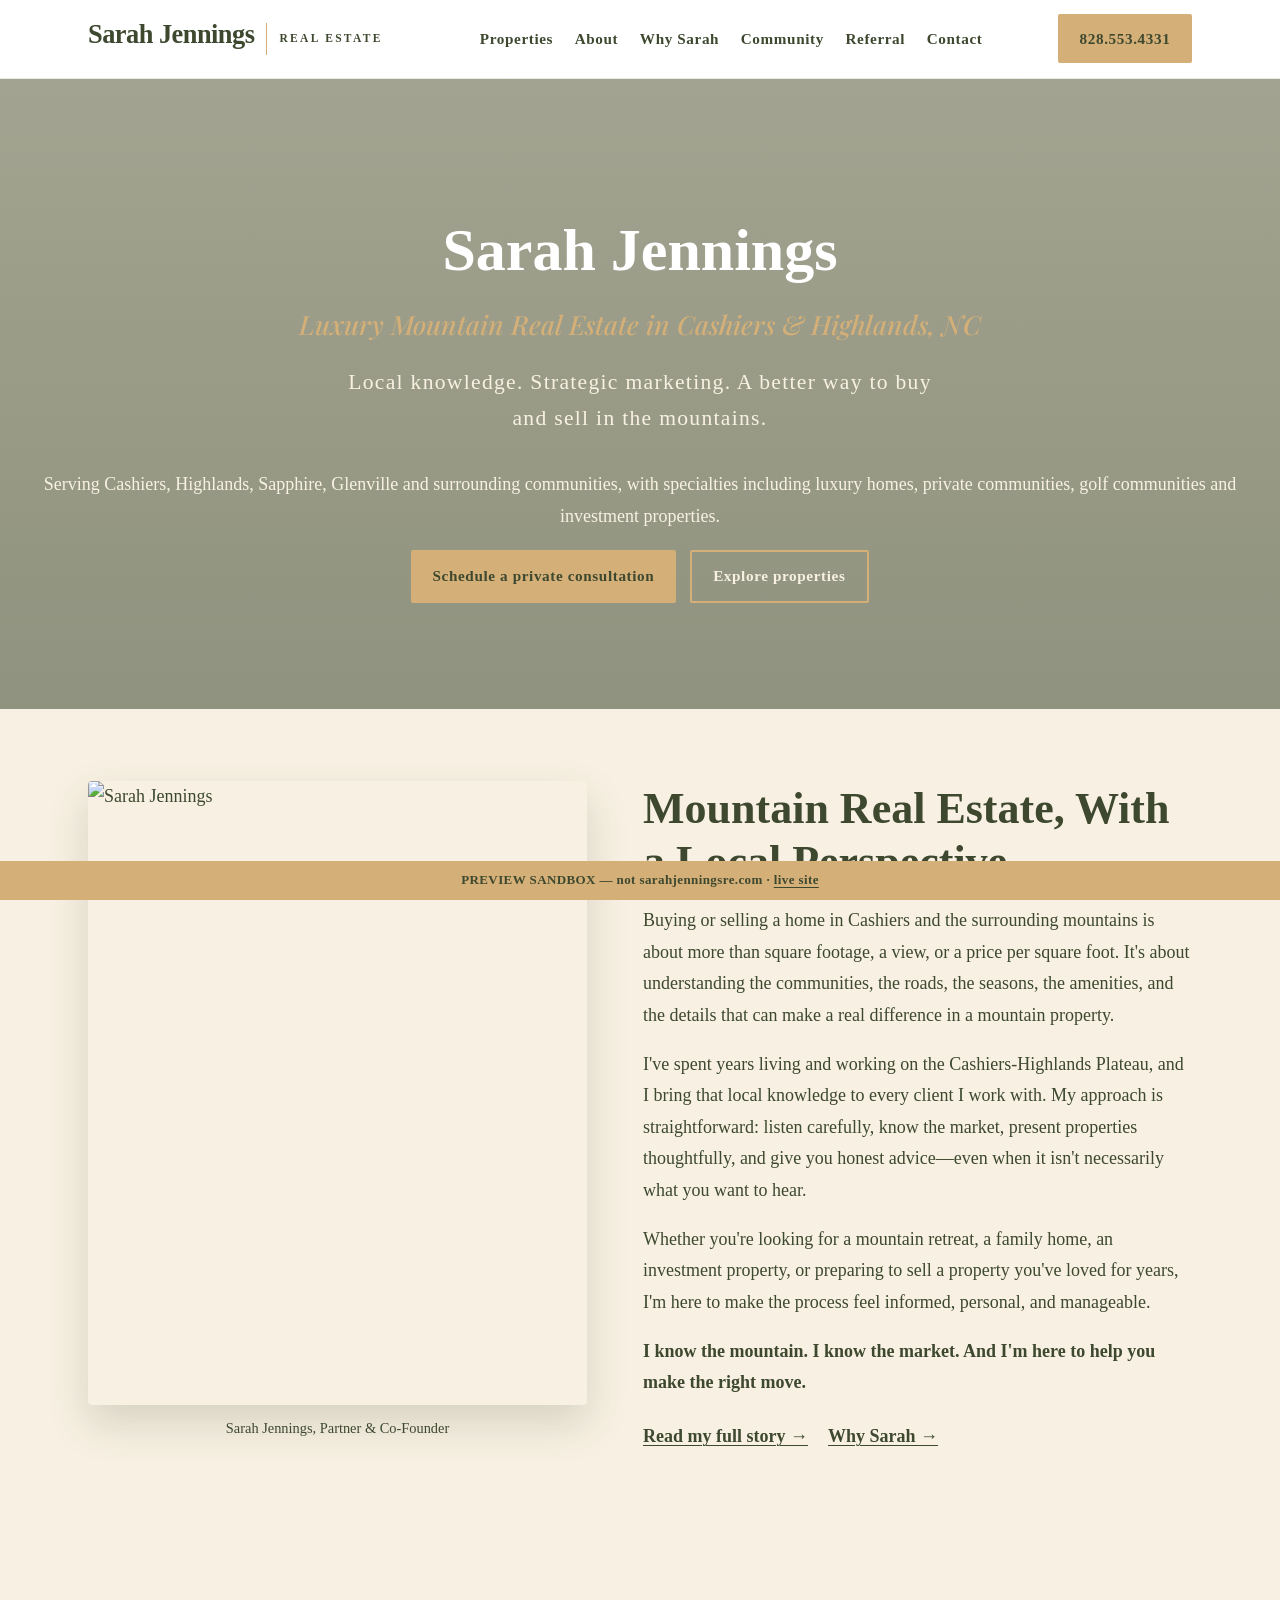
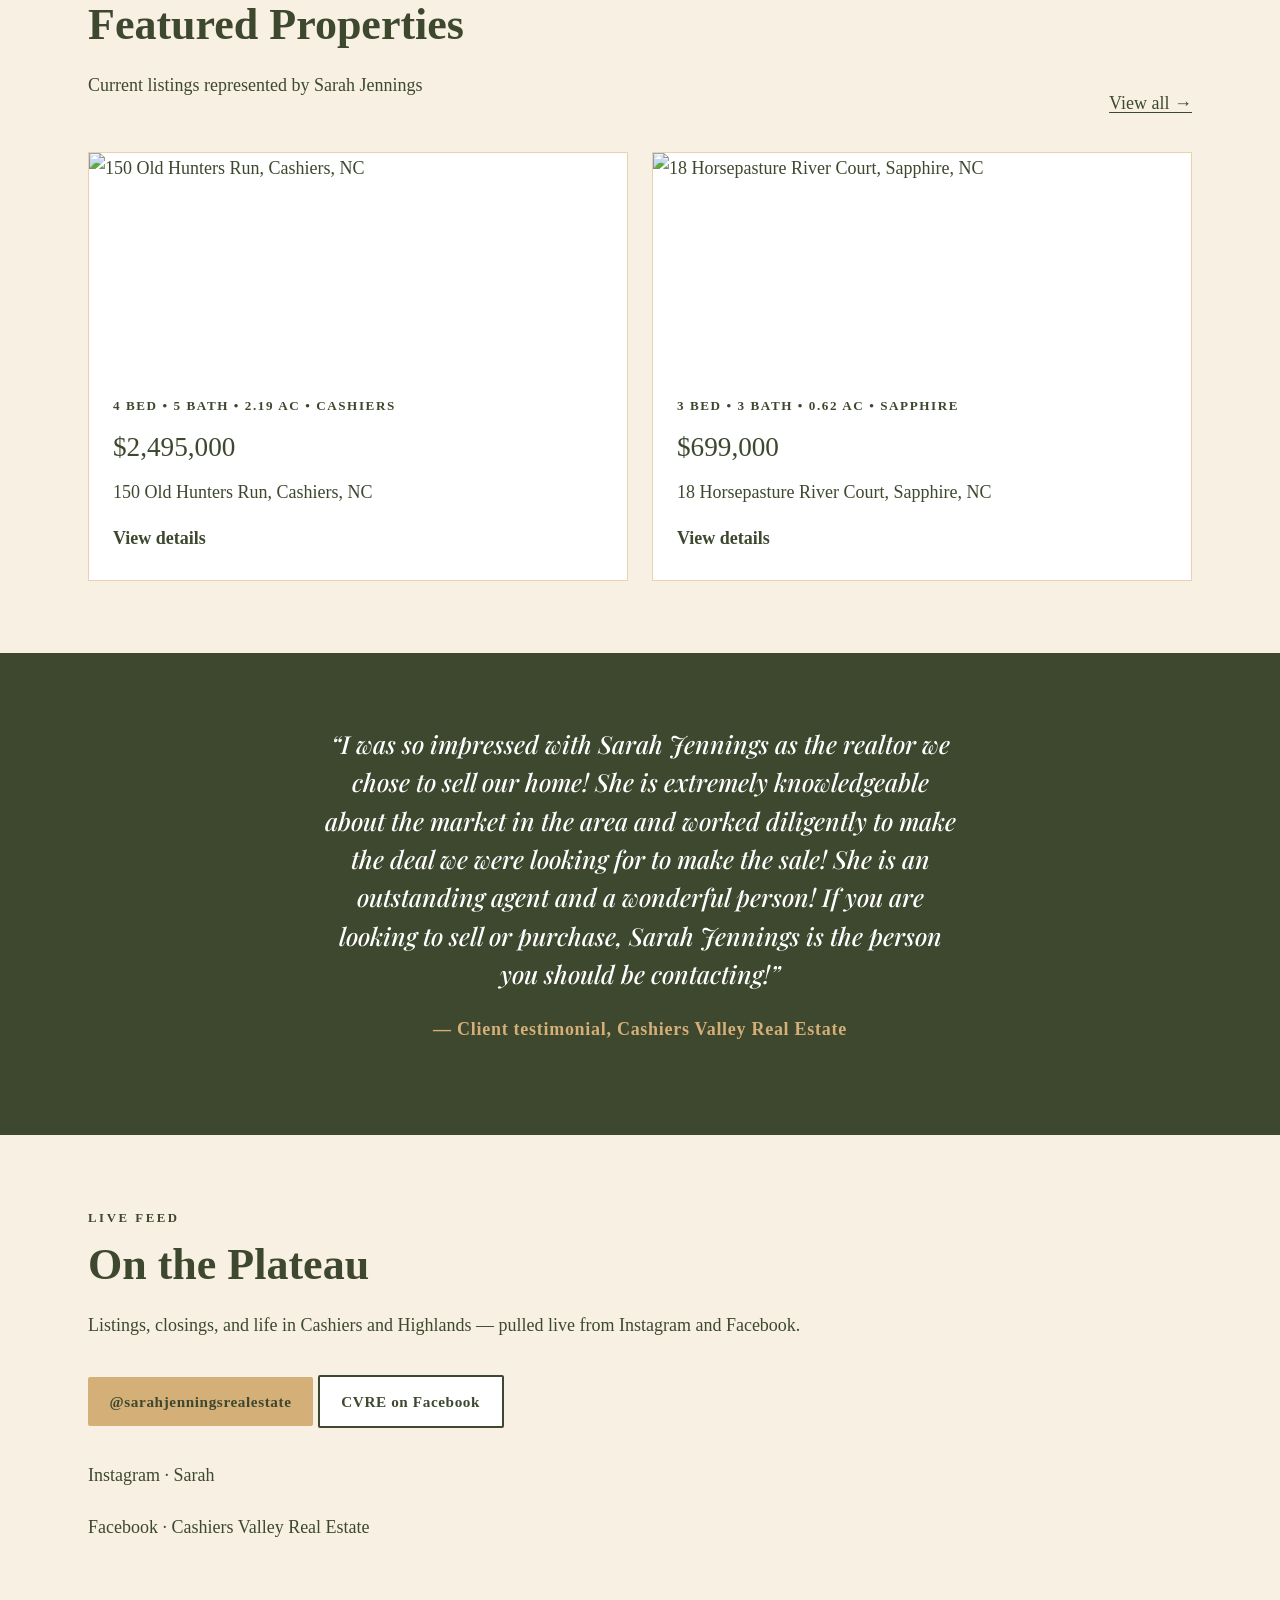
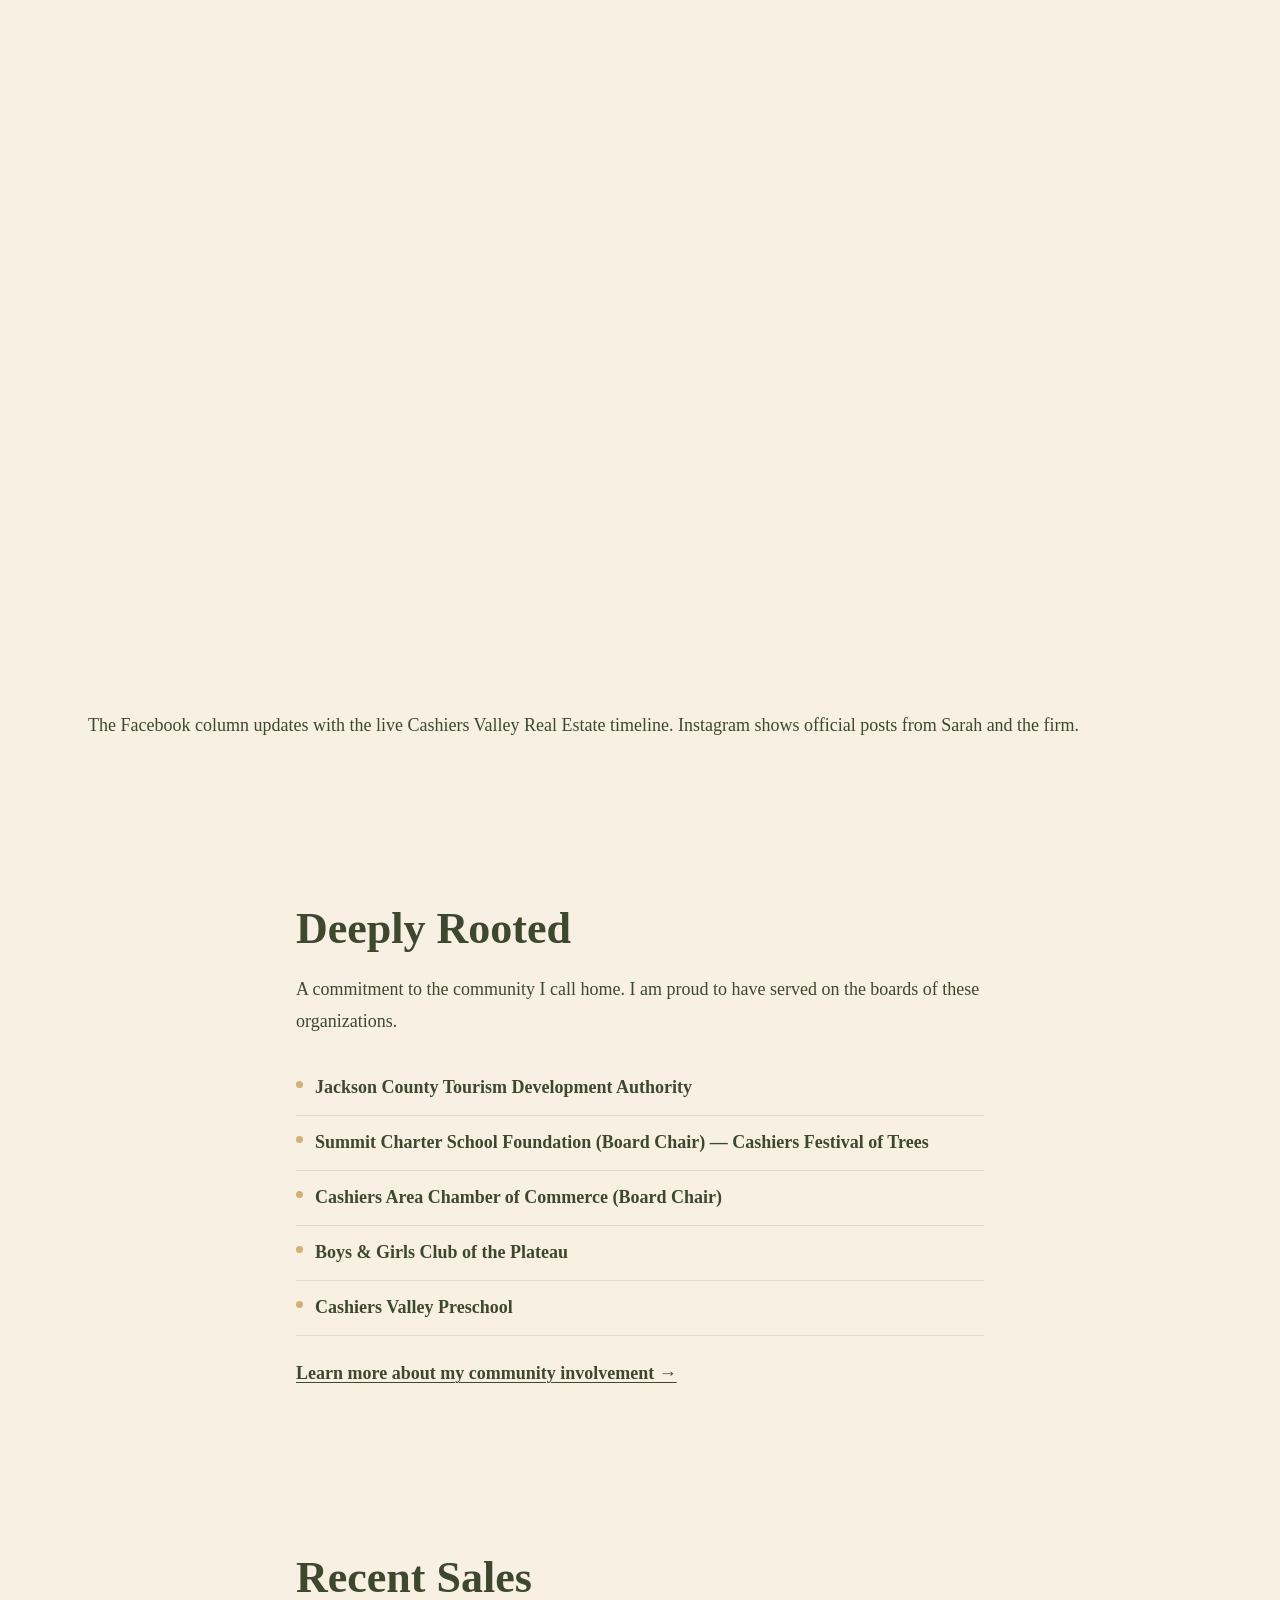
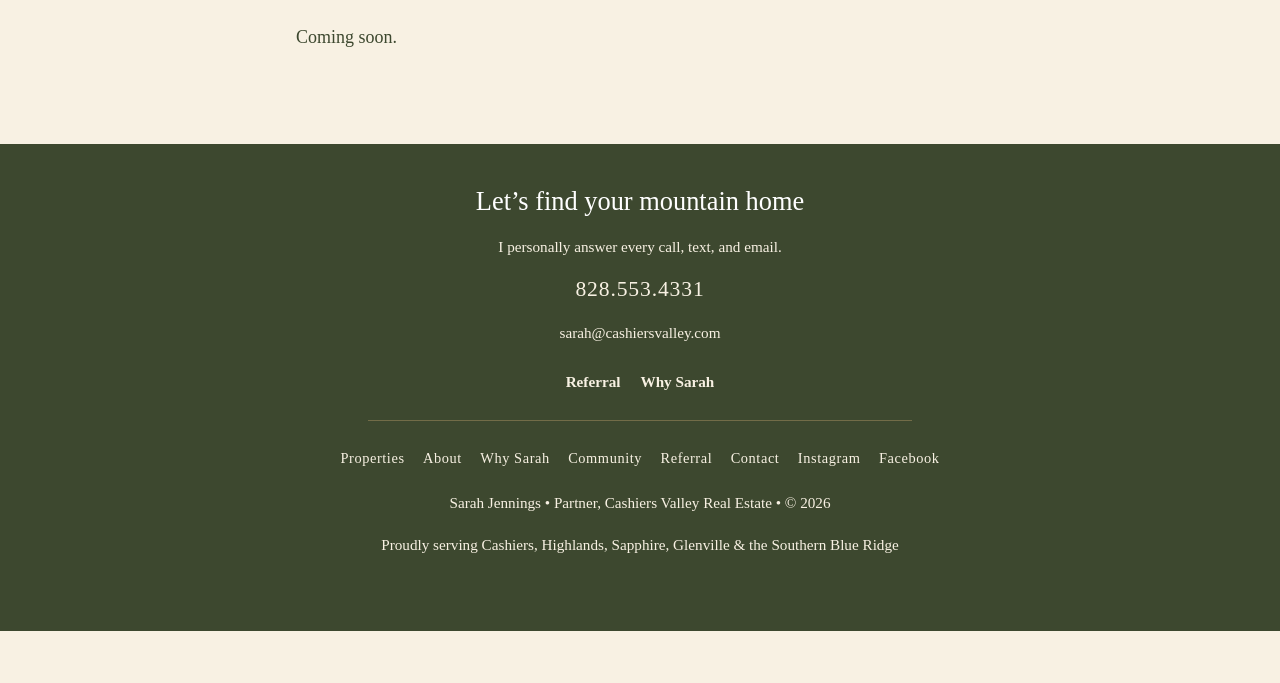
==== commit 05c2ae52: "Preview: add live social feed on home (IG embeds + CVRE Facebook timeline)" ====
--- a/index.html
+++ b/index.html
@@ -3,14 +3,13 @@
 <head>
   <meta charset="UTF-8">
   <meta name="viewport" content="width=device-width, initial-scale=1.0, viewport-fit=cover">
+  <meta name="description" content="Sarah Jennings, Partner at Cashiers Valley Real Estate. Luxury mountain real estate in Cashiers and Highlands, NC.">
   <meta name="robots" content="noindex, nofollow">
-  <meta name="theme-color" content="#3d482f">
-  <link rel="icon" href="data:image/svg+xml,%3Csvg xmlns='http://www.w3.org/2000/svg' viewBox='0 0 32 32'%3E%3Crect width='32' height='32' fill='%233d482f'/%3E%3Ctext x='16' y='22' text-anchor='middle' font-size='16' fill='%23D4AF77' font-family='Georgia'%3ESJ%3C/text%3E%3C/svg%3E">
+  <title>Sarah Jennings • Luxury Mountain Real Estate • Cashiers & Highlands, NC</title>
+  <link rel="preconnect" href="https://fonts.googleapis.com">
   <link rel="preconnect" href="https://fonts.gstatic.com" crossorigin>
-  <link rel="preconnect" href="https://d1u39ah4l74ffy.cloudfront.net" crossorigin>
+  <link href="https://fonts.googleapis.com/css2?family=Cormorant+Garamond:ital,wght@0,400;0,500;0,600;0,700;1,400;1,600&family=Playfair+Display:ital,wght@0,400;0,500;0,600;0,700;1,400;1,600&display=swap" rel="stylesheet">
   <link rel="stylesheet" href="css/site.css">
-  <meta name="description" content="Sarah Jennings, Partner at Cashiers Valley Real Estate. Luxury mountain real estate in Cashiers and Highlands, NC.">
-  <title>Sarah Jennings • Luxury Mountain Real Estate • Cashiers & Highlands, NC</title>
 </head>
 <body>
   <div class="sandbox-banner">PREVIEW SANDBOX — not sarahjenningsre.com · <a href="https://sarahjenningsre.com">live site</a></div>
@@ -25,7 +24,7 @@
         <a href="listings.html">Properties</a><a href="about.html">About</a><a href="why-sarah.html">Why Sarah</a><a href="community.html">Community</a><a href="referral.html">Referral</a><a href="contact.html">Contact</a>
       </div>
       <a class="btn btn-phone nav-phone" href="tel:8285534331">828.553.4331</a>
-      <button class="hamburger" id="hamburger" type="button" aria-label="Open menu" aria-expanded="false" aria-controls="mobile-menu">
+      <button class="hamburger" id="hamburger" aria-label="Open menu" aria-expanded="false">
         <span></span><span></span><span></span>
       </button>
     </div>
@@ -34,11 +33,13 @@
       <a class="btn btn-phone" href="tel:8285534331">828.553.4331</a>
     </div>
   </nav>
+  
   <header class="hero">
     <div>
       <h1>Sarah Jennings</h1>
       <p class="hero-tag">Luxury Mountain Real Estate in Cashiers & Highlands, NC</p>
       <p class="hero-sub">Local knowledge. Strategic marketing. A better way to buy and sell in the mountains.</p>
+      <p class="hero-service">Serving Cashiers, Highlands, Sapphire, Glenville and surrounding communities, with specialties including luxury homes, private communities, golf communities and investment properties.</p>
       <div class="hero-actions">
         <a class="btn btn-primary" href="contact.html">Schedule a private consultation</a>
         <a class="btn btn-secondary-dark" href="listings.html">Explore properties</a>
@@ -49,7 +50,7 @@
   <section class="band-a">
     <div class="wrap split">
       <div>
-        <img class="portrait" src="https://sarahjenningsre.com/assets/images/headshot/sarah-jennings.jpg" width="549" height="603" alt="Sarah Jennings" decoding="async">
+        <img class="portrait" src="https://sarahjenningsre.com/assets/images/headshot/sarah-jennings.jpg" alt="Sarah Jennings">
         <p class="caption">Sarah Jennings, Partner & Co-Founder</p>
       </div>
       <div class="prose">
@@ -77,7 +78,7 @@
       </div>
       <div class="cards two">
           <a class="card" href="https://cashiersvalley.com/listings/1001361" target="_blank" rel="noopener noreferrer">
-            <img src="https://d1u39ah4l74ffy.cloudfront.net/img/OzASNyovLjUaMiU6Ym55fXB0c2I/1024/1/150-old-hunters-run-cashiers-nc-28717.webp" alt="150 Old Hunters Run, Cashiers, NC" width="1024" height="683" loading="lazy" decoding="async">
+            <img src="https://d1u39ah4l74ffy.cloudfront.net/img/OzASNyovLjUaMiU6Ym55fXB0c2I/1024/1/150-old-hunters-run-cashiers-nc-28717.webp" alt="150 Old Hunters Run, Cashiers, NC">
             <div class="card-body">
               <p class="card-meta">4 Bed • 5 Bath • 2.19 AC • Cashiers</p>
               <p class="card-price">$2,495,000</p>
@@ -86,7 +87,7 @@
             </div>
           </a>
           <a class="card" href="https://cashiersvalley.com/listings/1003920" target="_blank" rel="noopener noreferrer">
-            <img src="https://d1u39ah4l74ffy.cloudfront.net/img/OzASNyovLjUaMiU6Ym55fXJ-d2M/1024/1/18-horsepasture-river-court-sapphire-nc-28774.webp" alt="18 Horsepasture River Court, Sapphire, NC" width="1024" height="683" loading="lazy" decoding="async">
+            <img src="https://d1u39ah4l74ffy.cloudfront.net/img/OzASNyovLjUaMiU6Ym55fXJ-d2M/1024/1/18-horsepasture-river-court-sapphire-nc-28774.webp" alt="18 Horsepasture River Court, Sapphire, NC">
             <div class="card-body">
               <p class="card-meta">3 Bed • 3 Bath • 0.62 AC • Sapphire</p>
               <p class="card-price">$699,000</p>
@@ -105,42 +106,80 @@
     </div>
   </section>
 
-  <section class="band-a">
-    <div class="wrap wrap-narrow">
-      <div class="panel-white">
-        <h2>Deeply Rooted</h2>
-        <p>A commitment to the community I call home. I am proud to have served on the boards of these organizations.</p>
-        <ul class="org-list">
-              <li><a href="https://www.discoverjacksonnc.com/tda-docs/" target="_blank" rel="noopener noreferrer">Jackson County Tourism Development Authority</a></li>
-              <li><a href="https://www.summitschool.org/" target="_blank" rel="noopener noreferrer">Summit Charter School Foundation (Board Chair) — Cashiers Festival of Trees</a></li>
-              <li><a href="https://www.cashiersareachamber.com/" target="_blank" rel="noopener noreferrer">Cashiers Area Chamber of Commerce (Board Chair)</a></li>
-              <li><a href="https://www.bgcplateau.org/" target="_blank" rel="noopener noreferrer">Boys & Girls Club of the Plateau</a></li>
-              <li><a href="https://cashiersvalleypreschool.com/" target="_blank" rel="noopener noreferrer">Cashiers Valley Preschool</a></li>
-            </ul>
-        <p class="inline-links"><a href="community.html">Learn more about my community involvement →</a></p>
+  <section class="band-a" id="social">
+    <div class="wrap">
+      <div class="section-head">
+        <div>
+          <p class="eyebrow">Live feed</p>
+          <h2>On the Plateau</h2>
+          <p>Listings, closings, and life in Cashiers and Highlands — pulled live from Instagram and Facebook.</p>
+        </div>
+        <div class="social-actions">
+          <a class="btn btn-primary" href="https://www.instagram.com/sarahjenningsrealestate/" target="_blank" rel="noopener noreferrer">@sarahjenningsrealestate</a>
+          <a class="btn btn-secondary-light" href="https://www.facebook.com/CashiersValleyRealEstate" target="_blank" rel="noopener noreferrer">CVRE on Facebook</a>
+        </div>
       </div>
+      <div class="social-grid">
+        <div class="social-col">
+          <p class="social-label">Instagram · Sarah</p>
+          <blockquote class="instagram-media" data-instgrm-permalink="https://www.instagram.com/p/DWkdxq7DYD4/" data-instgrm-version="14"></blockquote>
+          <blockquote class="instagram-media" data-instgrm-permalink="https://www.instagram.com/p/DZaaoZKkUQ_/" data-instgrm-version="14"></blockquote>
+        </div>
+        <div class="social-col">
+          <p class="social-label">Facebook · Cashiers Valley Real Estate</p>
+          <div class="fb-frame">
+            <iframe title="Cashiers Valley Real Estate Facebook timeline"
+              src="https://www.facebook.com/plugins/page.php?href=https%3A%2F%2Fwww.facebook.com%2FCashiersValleyRealEstate&amp;tabs=timeline&amp;width=500&amp;height=720&amp;small_header=true&amp;adapt_container_width=true&amp;hide_cover=false&amp;show_facepile=false"
+              width="500"
+              height="720"
+              style="border:none;overflow:hidden;width:100%;max-width:500px"
+              scrolling="no"
+              loading="lazy"
+              allow="autoplay; clipboard-write; encrypted-media; picture-in-picture; web-share"
+              allowfullscreen="true"></iframe>
+          </div>
+        </div>
+      </div>
+      <p class="social-note">The Facebook column updates with the live Cashiers Valley Real Estate timeline. Instagram shows official posts from Sarah and the firm.</p>
     </div>
   </section>
+
+  <section class="band-a" style="padding-top:0">
+    <div class="wrap wrap-narrow">
+      <h2>Deeply Rooted</h2>
+      <p>A commitment to the community I call home. I am proud to have served on the boards of these organizations.</p>
+      <ul class="org-list">
+            <li><a href="https://www.discoverjacksonnc.com/tda-docs/" target="_blank" rel="noopener noreferrer">Jackson County Tourism Development Authority</a></li>
+            <li><a href="https://www.summitschool.org/" target="_blank" rel="noopener noreferrer">Summit Charter School Foundation (Board Chair) — Cashiers Festival of Trees</a></li>
+            <li><a href="https://www.cashiersareachamber.com/" target="_blank" rel="noopener noreferrer">Cashiers Area Chamber of Commerce (Board Chair)</a></li>
+            <li><a href="https://www.bgcplateau.org/" target="_blank" rel="noopener noreferrer">Boys & Girls Club of the Plateau</a></li>
+            <li><a href="https://cashiersvalleypreschool.com/" target="_blank" rel="noopener noreferrer">Cashiers Valley Preschool</a></li>
+          </ul>
+      <p class="inline-links"><a href="community.html">Learn more about my community involvement →</a></p>
+    </div>
+  </section>
+
+  <section class="band-a" style="padding-top:0">
+    <div class="wrap wrap-narrow">
+      <h2>Recent Sales</h2>
+      <p class="coming">Coming soon.</p>
+    </div>
+  </section>
+
   <footer class="site-footer">
     <div class="footer-cta">
       <h2>Let’s find your mountain home</h2>
-      <p class="footer-note">I personally answer every call, text, and email.</p>
-      <p class="footer-contact">
-        <a class="cta-phone" href="tel:8285534331">828.553.4331</a>
-        <span class="footer-sep" aria-hidden="true"></span>
-        <a href="mailto:sarah@cashiersvalley.com">sarah@cashiersvalley.com</a>
-      </p>
+      <p>I personally answer every call, text, and email.</p>
+      <p><a class="cta-phone" href="tel:8285534331">828.553.4331</a></p>
+      <p><a href="mailto:sarah@cashiersvalley.com">sarah@cashiersvalley.com</a></p>
+      <div class="inline-links" style="justify-content:center">
+        <a href="referral.html">Referral</a>
+        <a href="why-sarah.html">Why Sarah</a>
+      </div>
     </div>
-    <nav class="footer-links" aria-label="Footer">
-      <a href="listings.html">Properties</a>
-      <a href="about.html">About</a>
-      <a href="why-sarah.html">Why Sarah</a>
-      <a href="community.html">Community</a>
-      <a href="referral.html">Referral</a>
-      <a href="contact.html">Contact</a>
-    </nav>
-    <p class="footer-legal">Sarah Jennings · Partner, Cashiers Valley Real Estate · © 2026</p>
-    <p class="footer-serving">Cashiers, Highlands, Sapphire, Glenville & the Southern Blue Ridge</p>
+    <div class="footer-links"><a href="listings.html">Properties</a> <a href="about.html">About</a> <a href="why-sarah.html">Why Sarah</a> <a href="community.html">Community</a> <a href="referral.html">Referral</a> <a href="contact.html">Contact</a> <a href="https://www.instagram.com/sarahjenningsrealestate/" target="_blank" rel="noopener noreferrer">Instagram</a> <a href="https://www.facebook.com/CashiersValleyRealEstate" target="_blank" rel="noopener noreferrer">Facebook</a></div>
+    <p>Sarah Jennings • Partner, Cashiers Valley Real Estate • © 2026</p>
+    <p>Proudly serving Cashiers, Highlands, Sapphire, Glenville & the Southern Blue Ridge</p>
   </footer>
   <script>
     const hamburger = document.getElementById("hamburger");
@@ -148,9 +187,8 @@
     hamburger.addEventListener("click", () => {
       const open = mobileMenu.classList.toggle("open");
       hamburger.setAttribute("aria-expanded", open ? "true" : "false");
-      hamburger.setAttribute("aria-label", open ? "Close menu" : "Open menu");
-      document.documentElement.style.overflow = open ? "hidden" : "";
     });
   </script>
+  <script async src="https://www.instagram.com/embed.js"></script>
 </body>
 </html>
--- a/css/site.css
+++ b/css/site.css
@@ -52,6 +52,8 @@
   background: var(--cream);
   -webkit-font-smoothing: antialiased;
   padding-bottom: 52px;
+  font-variant-numeric: lining-nums;
+  font-feature-settings: "lnum" 1;
 }
 
 h1, h2, h3, .site-name {
@@ -115,6 +117,7 @@
   letter-spacing: -0.02em;
   color: var(--forest);
   line-height: 1;
+  transform: translateY(-0.20em);
 }
 .brand-rule { width: 1px; height: 2rem; background: var(--gold); }
 .brand-mark {
@@ -137,14 +140,29 @@
   letter-spacing: 0.04em;
 }
 .nav-links a {
-  text-decoration: none;
-  color: var(--forest);
-  padding-bottom: 2px;
-  border-bottom: 2px solid transparent;
+  position: relative;
+  text-decoration: none;
+  color: var(--forest);
   margin-left: 1.35rem;
-}
-.nav-links a:hover { text-decoration: none; border-bottom-color: var(--forest); }
-.nav-links a.is-current { border-bottom-color: var(--forest); }
+  line-height: 1;
+}
+.nav-links a::after {
+  content: "";
+  position: absolute;
+  left: 0;
+  right: 0;
+  bottom: -4px;
+  height: 2px;
+  background: transparent;
+  pointer-events: none;
+}
+.nav-links a:hover {
+  text-decoration: none;
+}
+.nav-links a:hover::after,
+.nav-links a.is-current::after {
+  background: var(--forest);
+}
 
 .btn {
   display: inline-flex;
@@ -160,6 +178,7 @@
   cursor: pointer;
   border-radius: 2px;
   transition: opacity 0.15s ease;
+  font-variant-numeric: lining-nums;
 }
 .btn:hover { opacity: 0.9; text-decoration: none; }
 .btn-primary { background: var(--gold); color: var(--forest); border: none; }
@@ -172,6 +191,8 @@
   font-family: "Playfair Display", serif;
   font-weight: 600;
   white-space: nowrap;
+  font-variant-numeric: lining-nums;
+  font-feature-settings: "lnum" 1;
 }
 
 .hamburger {
